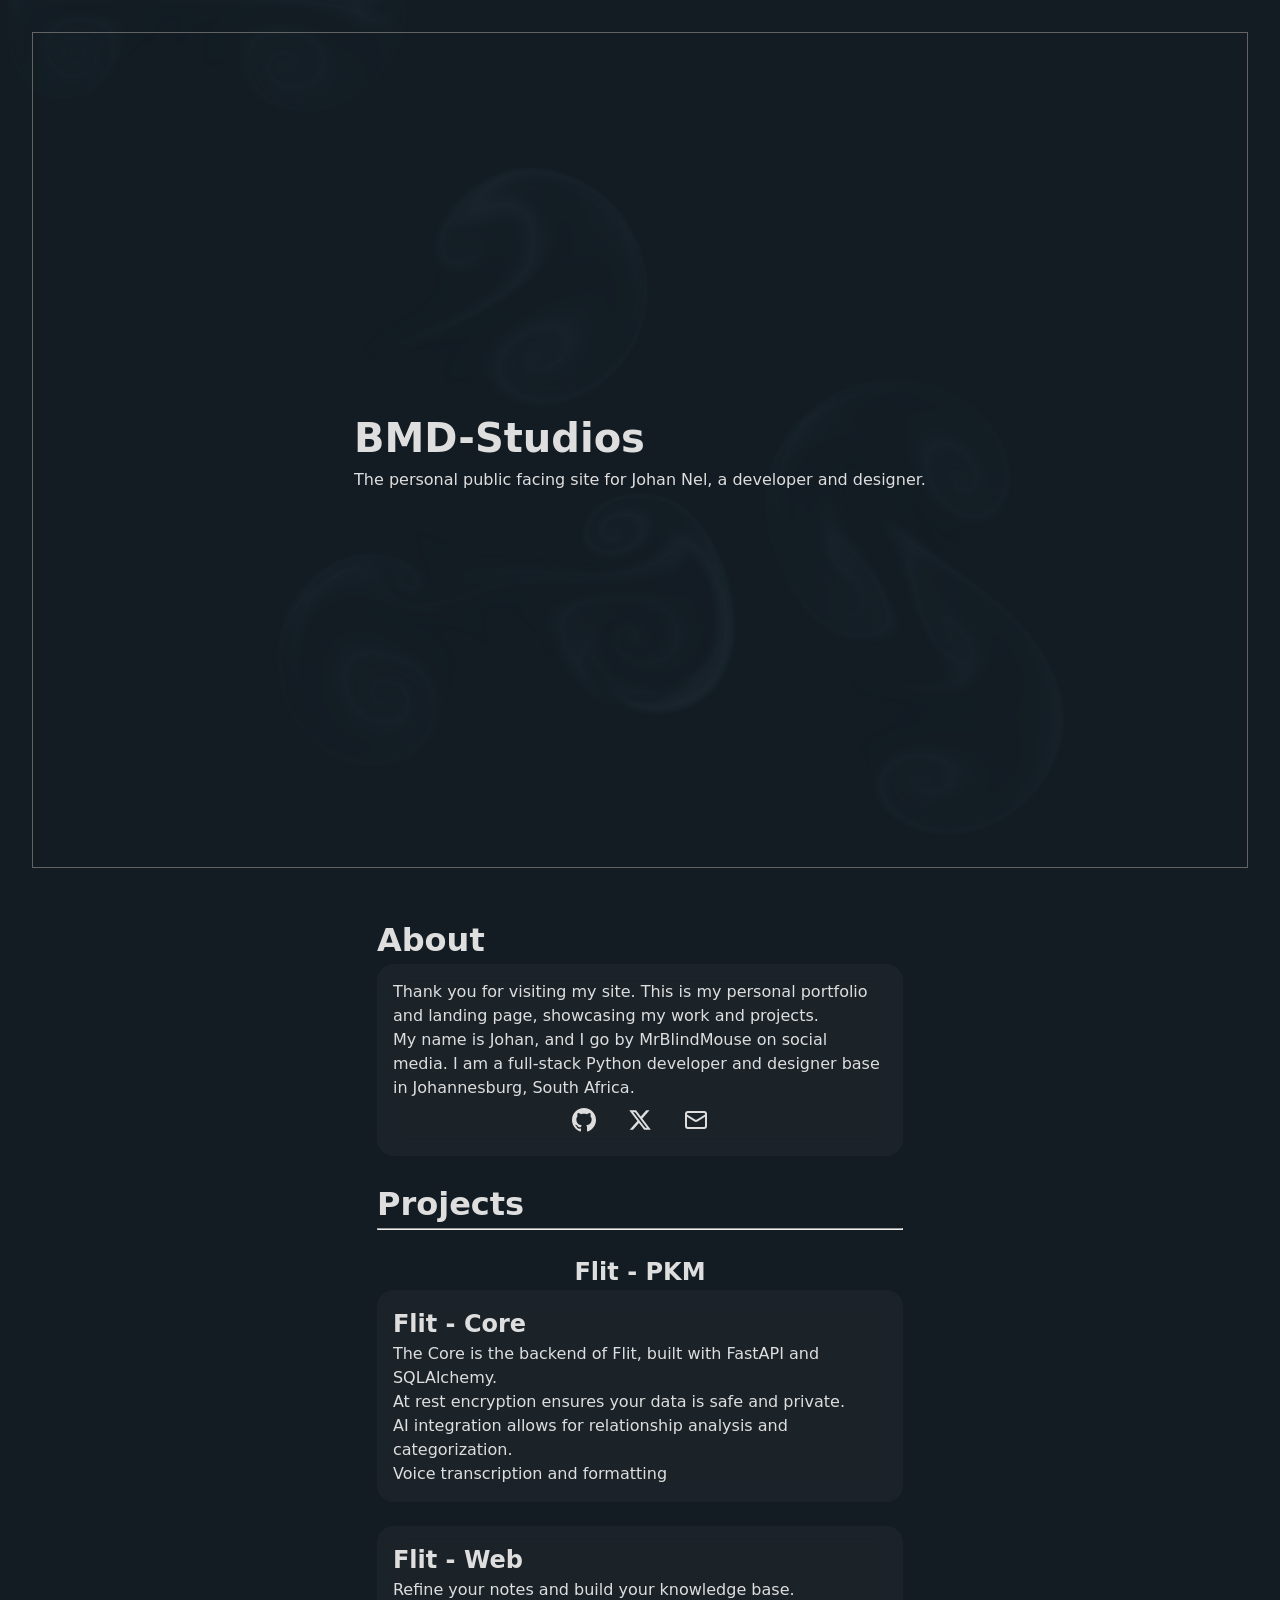
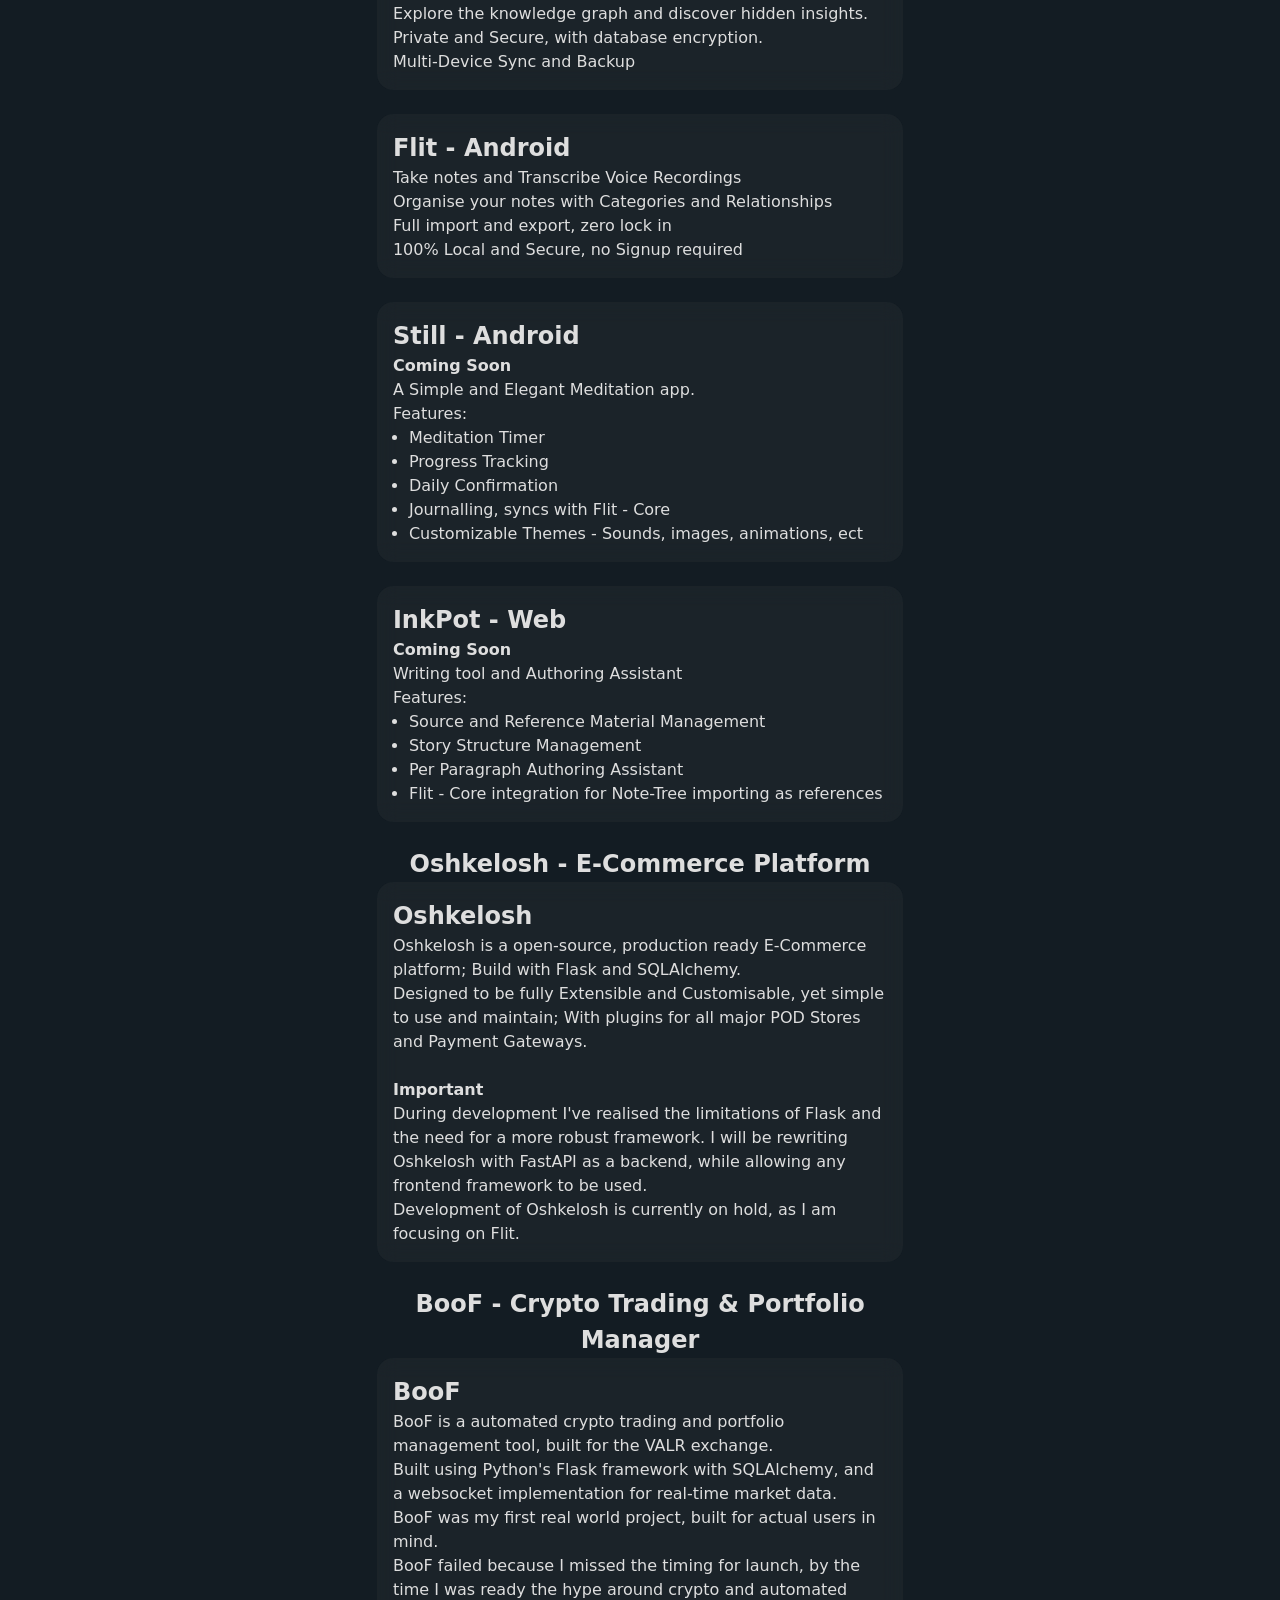
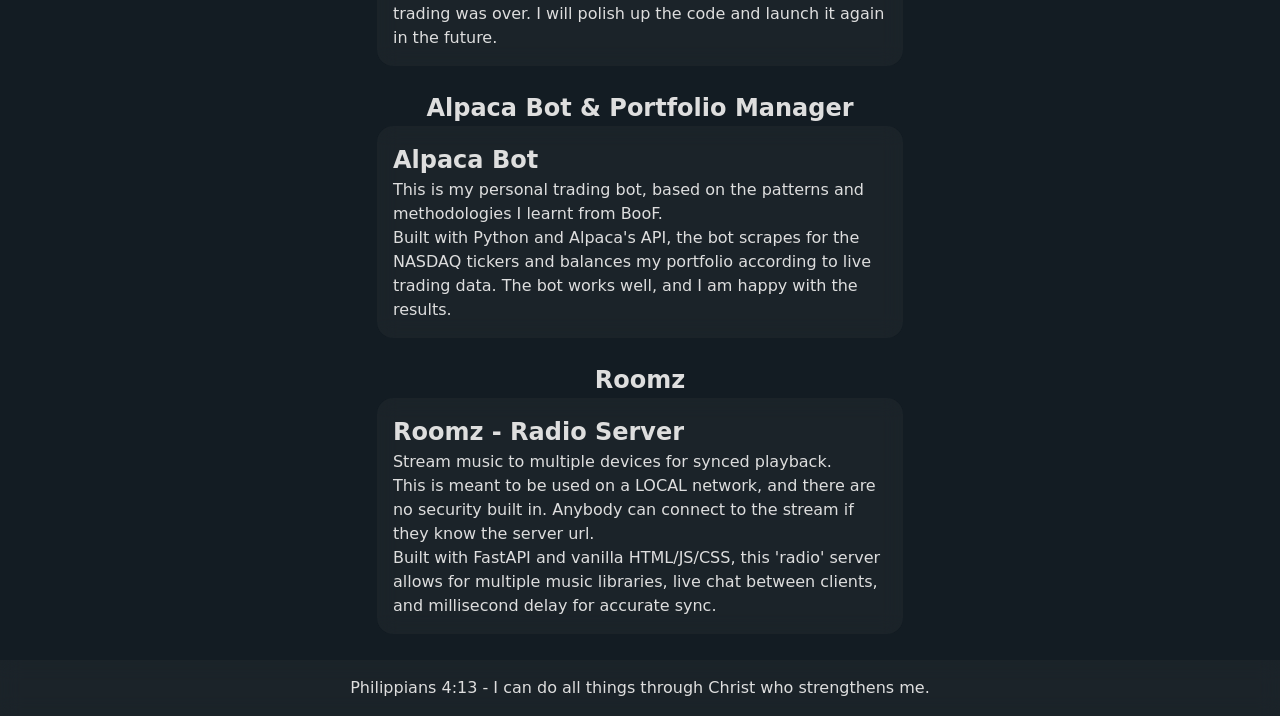
==== index.html @ 5a17fee5 "Cards Updates" ====
<!DOCTYPE html>
<html lang="en">
<head>
    <meta charset="UTF-8">
    <meta name="viewport" content="width=device-width, initial-scale=1.0">
    <title>BMD-Studios | Johan Nel – Developer & Designer</title>
    <meta name="description" content="Johan Nel – Fullstack Python Developer & Designer">
    <meta name="keywords" content="BMD-Studios, Johan Nel, developer, designer, portfolio, personal site">
    <meta name="author" content="BMD-Studios">
    <meta name="robots" content="index, follow">
    <meta name="googlebot" content="index, follow">
    <meta name="google" content="notranslate">

    <link rel="canonical" href="https://bmd-studios.co.za">

    <!-- Open Graph -->
    <meta property="og:title" content="BMD-Studios | Johan Nel – Developer & Designer">
    <meta property="og:description" content="Johan Nel – Fullstack Python Developer & Designer">
    <meta property="og:image" content="https://bmd-studios.co.za/static/images/web_icon.png">
    <meta property="og:url" content="https://bmd-studios.co.za">
    <meta property="og:type" content="website">
    <meta property="og:locale" content="en_ZA">
    <meta property="og:site_name" content="BMD-Studios">

    <!-- Twitter -->
    <meta name="twitter:card" content="summary_large_image">
    <meta name="twitter:title" content="BMD-Studios | Johan Nel – Developer & Designer">
    <meta name="twitter:description" content="Johan Nel – Fullstack Python Developer & Designer">
    <meta name="twitter:image" content="https://bmd-studios.co.za/static/images/web_icon.png">
    <meta name="twitter:url" content="https://bmd-studios.co.za">
    <meta name="twitter:site" content="@mrblindmouse">
    <meta name="twitter:creator" content="@mrblindmouse">

    <!-- Favicon -->
    <link rel="icon" type="image/png" href="static/images/web_icon.png">
    

    <link rel="stylesheet" href="static/css/_reset.css">
    <link rel="stylesheet" href="static/css/base.css">
    <link rel="stylesheet" href="static/css/layout.css">
    <link rel="stylesheet" href="static/css/colors.css">
    <link rel="stylesheet" href="static/css/fluid.css">

    <script defer src="http://analytics.bmd-studios.com/script.js" data-website-id="8697f1f8-02ea-4dbf-8157-0031a327e362"></script>
</head>
<body>
    <canvas id="fluid-canvas" aria-hidden="true"></canvas>
    <div class="header">
        <div>
            <h1>BMD-Studios</h1>
            <p>The personal public facing site for Johan Nel, a developer and designer.</p>
        </div>
    </div>
    
    <div class="main">
        <div class="side"></div>
        <div class="content">
            <h2>About</h2>
            <div class="card">
                <p>Thank you for visiting my site. This is my personal portfolio and landing page, showcasing my work and projects.</p>
                <p>My name is Johan, and I go by MrBlindMouse on social media. I am a full-stack Python developer and designer base in Johannesburg, South Africa.</p>
                <p class="icon-links">
                    <a href="https://github.com/MrBlindMouse" target="_blank" rel="noopener noreferrer" class="icon-link" aria-label="GitHub">
                        <svg xmlns="http://www.w3.org/2000/svg" width="20" height="20" viewBox="0 0 24 24" fill="currentColor" aria-hidden="true"><path d="M12 0c-6.626 0-12 5.373-12 12 0 5.302 3.438 9.8 8.207 11.387.599.111.793-.261.793-.577v-2.234c-3.338.726-4.033-1.416-4.033-1.416-.546-1.387-1.333-1.756-1.333-1.756-1.089-.745.083-.729.083-.729 1.205.084 1.839 1.237 1.839 1.237 1.07 1.834 2.807 1.304 3.492.997.107-.775.418-1.305.762-1.604-2.665-.305-5.467-1.334-5.467-5.931 0-1.311.469-2.381 1.236-3.221-.124-.303-.535-1.524.117-3.176 0 0 1.008-.322 3.301 1.23.957-.266 1.983-.399 3.003-.404 1.02.005 2.047.138 3.006.404 2.291-1.552 3.297-1.23 3.297-1.23.653 1.653.242 2.874.118 3.176.77.84 1.235 1.911 1.235 3.221 0 4.609-2.807 5.624-5.479 5.921.43.372.823 1.102.823 2.222v3.293c0 .319.192.694.801.576 4.765-1.589 8.199-6.086 8.199-11.386 0-6.627-5.373-12-12-12z"/></svg>
                    </a>
                    <a href="https://x.com/mrblindmouse" target="_blank" rel="noopener noreferrer" class="icon-link" aria-label="X (Twitter)">
                        <svg xmlns="http://www.w3.org/2000/svg" width="20" height="20" viewBox="0 0 24 24" fill="currentColor" aria-hidden="true"><path d="M18.244 2.25h3.308l-7.227 8.26 8.502 11.24H16.17l-5.214-6.817L4.99 21.75H1.68l7.73-8.835L1.254 2.25H8.08l4.713 6.231zm-1.161 17.52h1.833L7.084 4.126H5.117z"/></svg>
                    </a>
                    <a href="mailto:neljohan1206@gmail.com" class="icon-link" aria-label="Email">
                        <svg xmlns="http://www.w3.org/2000/svg" width="20" height="20" viewBox="0 0 24 24" fill="none" stroke="currentColor" stroke-width="2" stroke-linecap="round" stroke-linejoin="round" aria-hidden="true"><rect width="20" height="16" x="2" y="4" rx="2"/><path d="m22 7-8.97 5.7a1.94 1.94 0 0 1-2.06 0L2 7"/></svg>
                    </a>
                </p>
            </div>
            <br>
            <h2>Projects</h2>
            <hr>
            <br>
            <h3>Flit - PKM</h3>
            <a href="https://github.com/Flit-PKM/" target="_blank" class="card">
                <h3>Flit - Core</h3>
                <p>The Core is the backend of Flit, built with FastAPI and SQLAlchemy.</p>
                <p>At rest encryption ensures your data is safe and private.</p>
                <p>AI integration allows for relationship analysis and categorization.</p>
                <p>Voice transcription and formatting</p>
            </a>
            <br>
            <a href="https://flit-pkm.com" target="_blank" class="card">
                <h3>Flit - Web</h3>
                <p>Refine your notes and build your knowledge base.</p>
                <p>Explore the knowledge graph and discover hidden insights.</p>
                <p>Private and Secure, with database encryption.</p>
                <p>Multi-Device Sync and Backup</p>
            </a>
            <br>
            <a href="https://play.google.com/store/apps/details?id=com.bmdstudios.flit" target="_blank" class="card">
                <h3>Flit - Android</h3>
                <p>Take notes and Transcribe Voice Recordings</p>
                <p>Organise your notes with Categories and Relationships</p>
                <p>Full import and export, zero lock in</p>
                <p>100% Local and Secure, no Signup required</p>
            </a>
            <br>
            <div class="card">
                <h3>Still - Android</h3>
                <h4>Coming Soon</h4>
                <p>A Simple and Elegant Meditation app.</p>
                <p>Features:</p>
                <ul>
                    <li>Meditation Timer</li>
                    <li>Progress Tracking</li>
                    <li>Daily Confirmation</li>
                    <li>Journalling, syncs with Flit - Core</li>
                    <li>Customizable Themes - Sounds, images, animations, ect</li>
                </ul>
            </div>
            <br>
            <div class="card">
                <h3>InkPot - Web</h3>
                <h4>Coming Soon</h4>
                <p>Writing tool and Authoring Assistant</p>
                <p>Features:</p>
                <ul>
                    <li>Source and Reference Material Management</li>
                    <li>Story Structure Management</li>
                    <li>Per Paragraph Authoring Assistant</li>
                    <li>Flit - Core integration for Note-Tree importing as references</li>
                </ul>
            </div>
            <br>
            <h3>Oshkelosh - E-Commerce Platform</h3>
            <a href="https://github.com/Oshkelosh" target="_blank" class="card">
                <h3>Oshkelosh</h3>
                <p>Oshkelosh is a open-source, production ready E-Commerce platform; Build with Flask and SQLAlchemy.</p>
                <p>Designed to be fully Extensible and Customisable, yet simple to use and maintain;
                    With plugins for all major POD Stores and Payment Gateways.</p>
                <br>
                <h4>Important</h4>
                <p>During development I've realised the limitations of Flask and the need for a more robust framework.
                    I will be rewriting Oshkelosh with FastAPI as a backend, while allowing any frontend framework to be used.</p>
                <p>Development of Oshkelosh is currently on hold, as I am focusing on Flit.</p>
            </a>
            <br>
            <h3>BooF - Crypto Trading & Portfolio Manager</h3>
            <a class="card" href="https://github.com/MrBlindMouse/BooF_App.git" target="_blank">
                <h3>BooF</h3>
                <p>BooF is a automated crypto trading and portfolio management tool, built for the VALR exchange.</p>
                <p>Built using Python's Flask framework with SQLAlchemy, and a websocket implementation for real-time market data.</p>
                <p>BooF was my first real world project, built for actual users in mind.</p>
                <p>BooF failed because I missed the timing for launch, by the time I was ready the hype around crypto and automated trading was over. I will polish up the code and launch it again in the future.</p>
            </a>
            <br>
            <h3>Alpaca Bot & Portfolio Manager</h3>
            <a class="card" href="https://github.com/MrBlindMouse/Alpaca_bot" target="_blank">
                <h3>Alpaca Bot</h3>
                <p>This is my personal trading bot, based on the patterns and methodologies I learnt from BooF.</p>
                <p>Built with Python and Alpaca's API, the bot scrapes for the NASDAQ tickers and balances my portfolio according to live trading data. The bot works well, and I am happy with the results.</p>
            </a>
            <br>
            <h3>Roomz</h3>
            <a class="card" href="https://github.com/MrBlindMouse/Roomz" targer="_blank">
                <h3>Roomz - Radio Server</h3>
                <p>Stream music to multiple devices for synced playback.</p>
                <p>This is meant to be used on a LOCAL network, and there are no security built in. Anybody can connect to the stream if they know the server url.</p>
                <p>Built with FastAPI and vanilla HTML/JS/CSS, this 'radio' server allows for multiple music libraries, live chat between clients, and millisecond delay for accurate sync.</p>
            </a>
        </div>
        <div class="side"></div>
    </div>

    <div class="footer">
        <p>Philippians 4:13 - <quote>I can do all things through Christ who strengthens me.<quote/></p>
    </div>
    <script src="static/js/fluid-init.js" defer></script>
</body>
</html>
---- static/css/base.css ----
@layer base {
	html {
		background: var(--color-canvas);
		color: var(--color-ink);
		font-family: system-ui, sans-serif;
	}
	h1 { font-size: 2.5rem; font-weight: 700; }
	h2 { font-size: 2rem;   font-weight: 700; }
	h3 { font-size: 1.5rem; font-weight: 600; }
	br { height: 1rem; }
	 ul {
		margin-left: 1rem;
		list-style-type: disc;
	 }
	 ol {
		margin-left: 1rem;
		list-style-type: decimal;
	 }

}
---- static/css/layout.css ----
@layer layout {

    body {
        position: relative;
        z-index: 1;
    }

    .header {
        width: calc(100% - 4rem);
        min-height: calc(100vh - 4rem);
        margin: 2rem;
        padding: 2rem;
        box-sizing: border-box;
        display: flex;
        justify-content: center;
        align-items: center;
        border: 1px solid var(--color-mid-grey);
    }

    @media (max-width: 35rem) {
        .header {
            width: 100%;
            min-height: 100vh;
            margin: 0;
            padding: 1rem;
            border: none;
        }
    }

    .main {
        display: flex;
        margin: 1ch;
    }

    .main .content {
        flex: 3;
        min-width: min(100%, 20rem);
        padding: 1rem;
    }
    .main .content h3 {
        text-align: center;
    }
    .main .content .card {
        display: block;
        background: color-mix(in oklab, var(--color-mid-grey) 10%, transparent);
        backdrop-filter: blur(10px);
        border-radius: 1rem;
        padding: 1rem;
        transition: background 0.3s ease;
    }
    .main .content .card h3 {
        text-align: left;
    }

    .main .content a.card:hover {
        background: color-mix(in oklab, var(--color-mid-grey) 20%, transparent);
    }

    .icon-links {
            display: flex;
            align-items: center;
            justify-content: center;
            gap: 1rem;
    }

    .icon-link {
        padding: 0.5rem;
        color: var(--color-ink);
    }

    .icon-link:hover {
        color: var(--color-ink-link);
    }

    .icon-link svg {
        width: 1.5rem;
        height: 1.5rem;
    }
    
    .main .side {
        flex: 2;
    }
    
    
    .footer {
        position: relative;
        text-align: center;
        background: color-mix(in oklab, var(--color-mid-grey) 10%, transparent);
        backdrop-filter: blur(10px);
        margin: auto;
        padding: 1rem;
    }
    
}
---- static/css/colors.css ----
:root {
    --color-green: oklch(0.63 0.2 142);
    --color-red: oklch(0.63 0.2 31);
    --color-blue: oklch(0.63 0.2 240);
	--color-mid-grey: oklch(50% 0 0);

	--color-canvas: color-mix(in oklab, oklch(18% 0 0) 100%, var(--color-blue) 10%); 
	--color-ink: oklch(90% 0.001 0);
    --color-canvas-link: color-mix(in oklab, var(--color-blue) 50%, var(--color-canvas) 50%);
	--color-canvas-neutral: color-mix(in oklab, var(--color-blue) 50%, var(--color-canvas) 50%);
	--color-canvas-negative: color-mix(in oklab, var(--color-red) 50%, var(--color-canvas) 50%);
	--color-canvas-positive: color-mix(in oklab, var(--color-green) 50%, var(--color-canvas) 50%);
    --color-ink-link: color-mix(in oklab, var(--color-blue) 20%, var(--color-ink));
    --color-ink-neutral: color-mix(in oklab, var(--color-blue) 20%, var(--color-ink));
    --color-ink-negative: color-mix(in oklab, var(--color-red) 20%, var(--color-ink));
    --color-ink-positive: color-mix(in oklab, var(--color-green) 20%, var(--color-ink));

	--shadow-color: color-mix(in oklab, var(--color-ink) 15%, transparent);
	--shadow-sm: 1px 1px 3px var(--shadow-color);
	--shadow-md: 4px 4px 12px var(--shadow-color);
}

@media (prefers-color-scheme: dark) {
	:root {
		/* Dark mode not implemented */
    }
}
---- static/css/fluid.css ----
#fluid-canvas {
  position: fixed;
  top: 0;
  left: 0;
  width: 100vw;
  height: 100vh;
  z-index: -1;
  display: block;
}

/* Let pointer events pass through content to the fluid canvas */
body > *:not(canvas) {
  pointer-events: none;
}

/* Restore interactivity for links and form controls */
body a,
body button,
body input,
body select,
body textarea {
  pointer-events: auto;
}
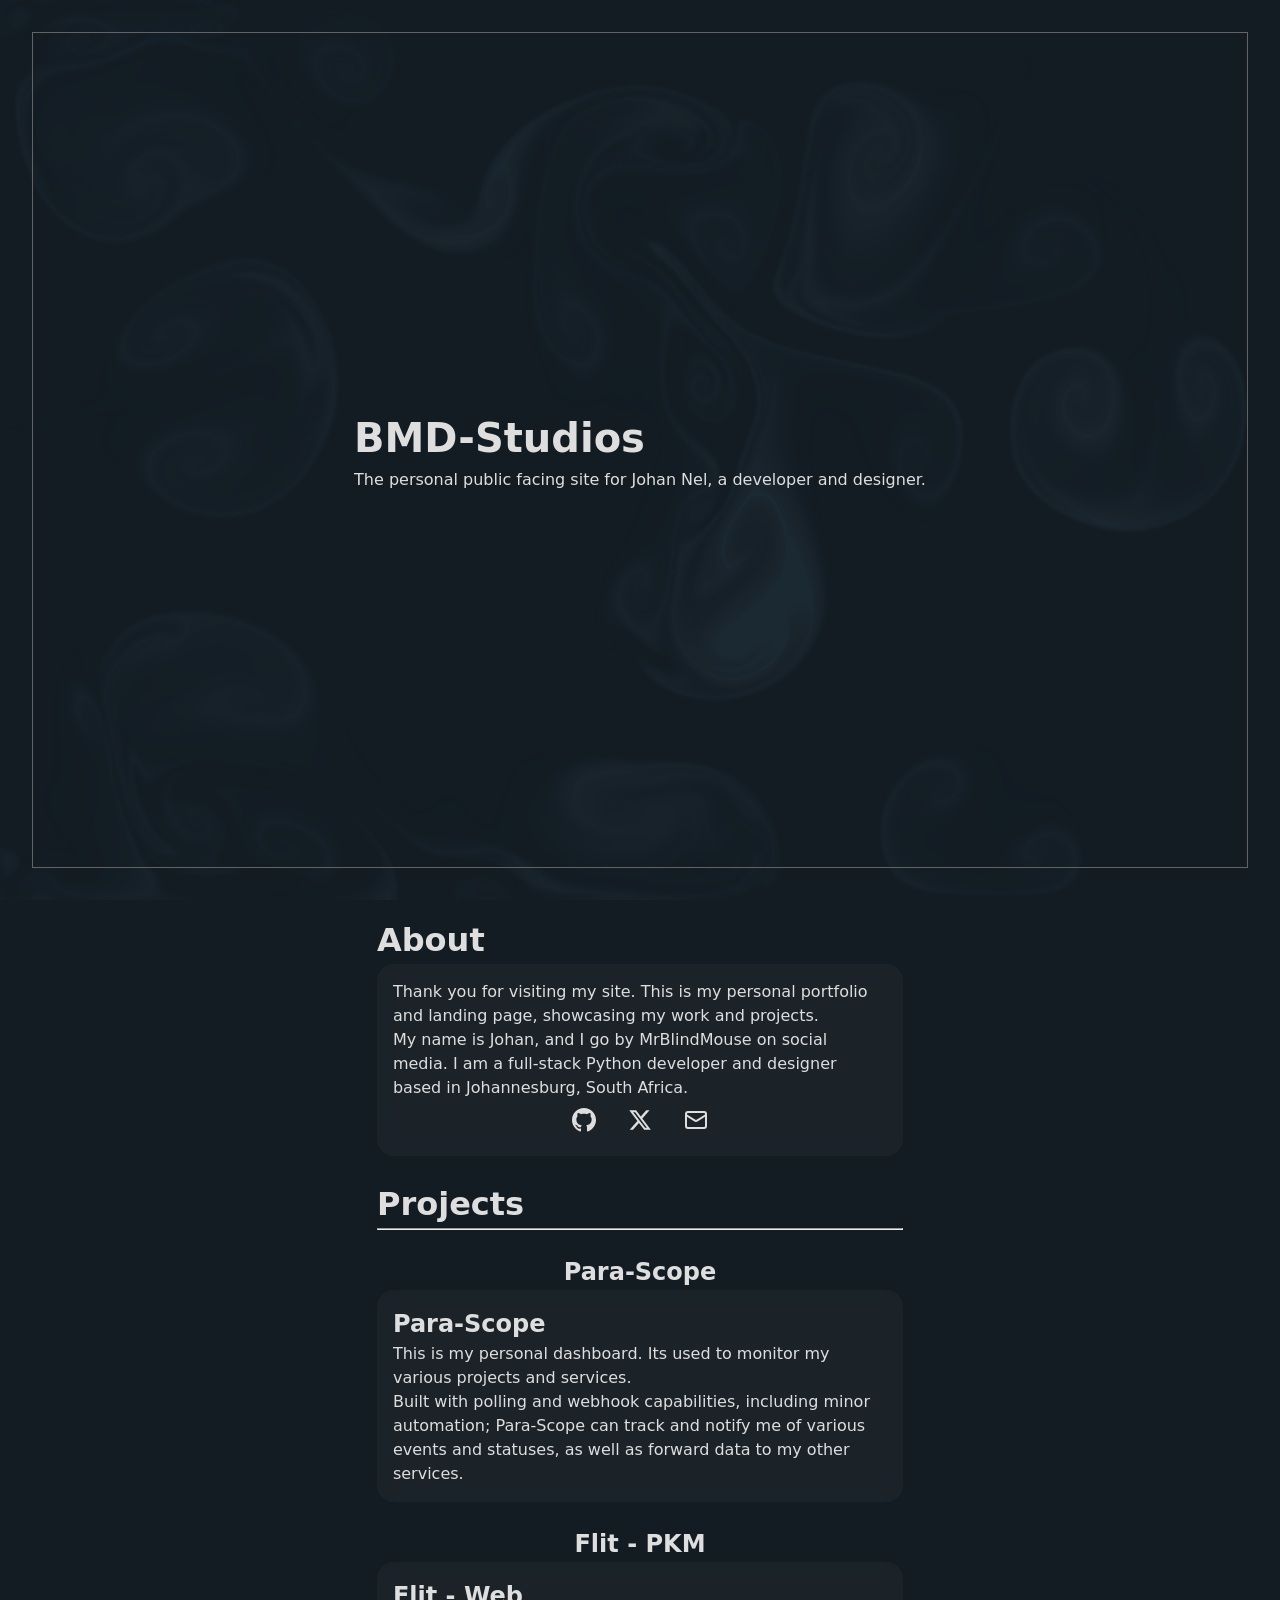
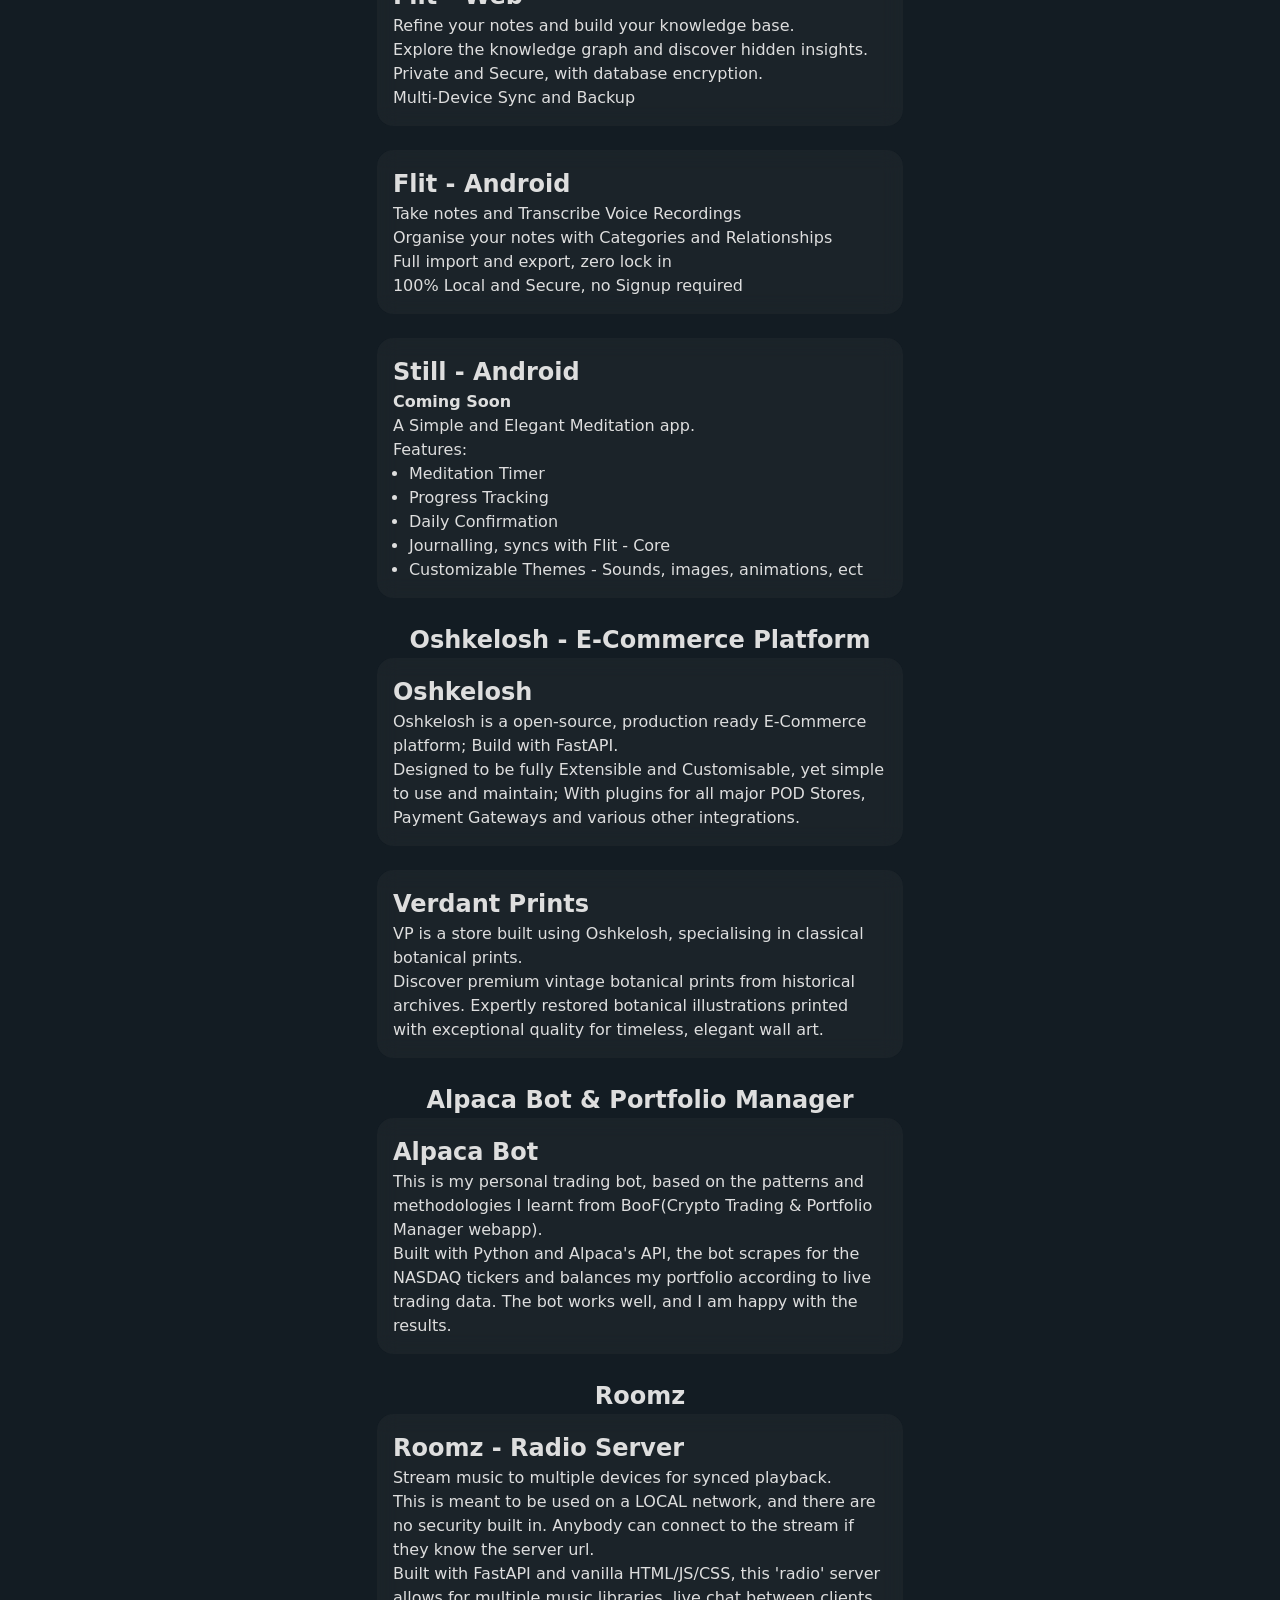
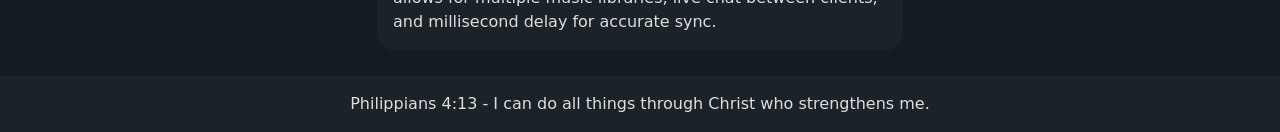
==== commit e950f431: "Minor update" ====
--- a/index.html
+++ b/index.html
@@ -4,9 +4,9 @@
     <meta charset="UTF-8">
     <meta name="viewport" content="width=device-width, initial-scale=1.0">
     <title>BMD-Studios | Johan Nel – Developer & Designer</title>
-    <meta name="description" content="Johan Nel – Fullstack Python Developer & Designer">
+    <meta name="description" content="Personal portfolio of Johan Nel (MrBlindMouse) — full-stack Python developer and designer based in Johannesburg, South Africa.">
     <meta name="keywords" content="BMD-Studios, Johan Nel, developer, designer, portfolio, personal site">
-    <meta name="author" content="BMD-Studios">
+    <meta name="author" content="Johan Nel">
     <meta name="robots" content="index, follow">
     <meta name="googlebot" content="index, follow">
     <meta name="google" content="notranslate">
@@ -15,8 +15,11 @@
 
     <!-- Open Graph -->
     <meta property="og:title" content="BMD-Studios | Johan Nel – Developer & Designer">
-    <meta property="og:description" content="Johan Nel – Fullstack Python Developer & Designer">
+    <meta property="og:description" content="Personal portfolio of Johan Nel (MrBlindMouse) — full-stack Python developer and designer based in Johannesburg, South Africa.">
     <meta property="og:image" content="https://bmd-studios.co.za/static/images/web_icon.png">
+    <meta property="og:image:width" content="649">
+    <meta property="og:image:height" content="649">
+    <meta property="og:image:alt" content="BMD-Studios logo">
     <meta property="og:url" content="https://bmd-studios.co.za">
     <meta property="og:type" content="website">
     <meta property="og:locale" content="en_ZA">
@@ -25,15 +28,50 @@
     <!-- Twitter -->
     <meta name="twitter:card" content="summary_large_image">
     <meta name="twitter:title" content="BMD-Studios | Johan Nel – Developer & Designer">
-    <meta name="twitter:description" content="Johan Nel – Fullstack Python Developer & Designer">
+    <meta name="twitter:description" content="Personal portfolio of Johan Nel (MrBlindMouse) — full-stack Python developer and designer based in Johannesburg, South Africa.">
     <meta name="twitter:image" content="https://bmd-studios.co.za/static/images/web_icon.png">
+    <meta name="twitter:image:alt" content="BMD-Studios logo">
     <meta name="twitter:url" content="https://bmd-studios.co.za">
     <meta name="twitter:site" content="@mrblindmouse">
     <meta name="twitter:creator" content="@mrblindmouse">
 
     <!-- Favicon -->
     <link rel="icon" type="image/png" href="static/images/web_icon.png">
-    
+
+    <script type="application/ld+json">
+    {
+      "@context": "https://schema.org",
+      "@graph": [
+        {
+          "@type": "WebSite",
+          "@id": "https://bmd-studios.co.za/#website",
+          "url": "https://bmd-studios.co.za",
+          "name": "BMD-Studios",
+          "description": "Personal portfolio of Johan Nel (MrBlindMouse) — full-stack Python developer and designer based in Johannesburg, South Africa.",
+          "inLanguage": "en-ZA",
+          "publisher": { "@id": "https://bmd-studios.co.za/#person" }
+        },
+        {
+          "@type": "Person",
+          "@id": "https://bmd-studios.co.za/#person",
+          "name": "Johan Nel",
+          "alternateName": "MrBlindMouse",
+          "url": "https://bmd-studios.co.za",
+          "jobTitle": "Full-stack Python Developer & Designer",
+          "address": {
+            "@type": "PostalAddress",
+            "addressLocality": "Johannesburg",
+            "addressCountry": "ZA"
+          },
+          "sameAs": [
+            "https://github.com/MrBlindMouse",
+            "https://x.com/mrblindmouse"
+          ],
+          "email": "mailto:neljohan1206@gmail.com"
+        }
+      ]
+    }
+    </script>
 
     <link rel="stylesheet" href="static/css/_reset.css">
     <link rel="stylesheet" href="static/css/base.css">
@@ -58,7 +96,7 @@
             <h2>About</h2>
             <div class="card">
                 <p>Thank you for visiting my site. This is my personal portfolio and landing page, showcasing my work and projects.</p>
-                <p>My name is Johan, and I go by MrBlindMouse on social media. I am a full-stack Python developer and designer base in Johannesburg, South Africa.</p>
+                <p>My name is Johan, and I go by MrBlindMouse on social media. I am a full-stack Python developer and designer based in Johannesburg, South Africa.</p>
                 <p class="icon-links">
                     <a href="https://github.com/MrBlindMouse" target="_blank" rel="noopener noreferrer" class="icon-link" aria-label="GitHub">
                         <svg xmlns="http://www.w3.org/2000/svg" width="20" height="20" viewBox="0 0 24 24" fill="currentColor" aria-hidden="true"><path d="M12 0c-6.626 0-12 5.373-12 12 0 5.302 3.438 9.8 8.207 11.387.599.111.793-.261.793-.577v-2.234c-3.338.726-4.033-1.416-4.033-1.416-.546-1.387-1.333-1.756-1.333-1.756-1.089-.745.083-.729.083-.729 1.205.084 1.839 1.237 1.839 1.237 1.07 1.834 2.807 1.304 3.492.997.107-.775.418-1.305.762-1.604-2.665-.305-5.467-1.334-5.467-5.931 0-1.311.469-2.381 1.236-3.221-.124-.303-.535-1.524.117-3.176 0 0 1.008-.322 3.301 1.23.957-.266 1.983-.399 3.003-.404 1.02.005 2.047.138 3.006.404 2.291-1.552 3.297-1.23 3.297-1.23.653 1.653.242 2.874.118 3.176.77.84 1.235 1.911 1.235 3.221 0 4.609-2.807 5.624-5.479 5.921.43.372.823 1.102.823 2.222v3.293c0 .319.192.694.801.576 4.765-1.589 8.199-6.086 8.199-11.386 0-6.627-5.373-12-12-12z"/></svg>
@@ -75,15 +113,14 @@
             <h2>Projects</h2>
             <hr>
             <br>
-            <h3>Flit - PKM</h3>
-            <a href="https://github.com/Flit-PKM/" target="_blank" class="card">
-                <h3>Flit - Core</h3>
-                <p>The Core is the backend of Flit, built with FastAPI and SQLAlchemy.</p>
-                <p>At rest encryption ensures your data is safe and private.</p>
-                <p>AI integration allows for relationship analysis and categorization.</p>
-                <p>Voice transcription and formatting</p>
+            <h3>Para-Scope</h3>
+            <a href="https://github.com/MrBlindMouse/para_scope" target="_blank" class="card">
+                <h3>Para-Scope</h3>
+                <p>This is my personal dashboard. Its used to monitor my various projects and services.</p>
+                <p>Built with polling and webhook capabilities, including minor automation; Para-Scope can track and notify me of various events and statuses, as well as forward data to my other services.</p>
             </a>
             <br>
+            <h3>Flit - PKM</h3>
             <a href="https://flit-pkm.com" target="_blank" class="card">
                 <h3>Flit - Web</h3>
                 <p>Refine your notes and build your knowledge base.</p>
@@ -114,50 +151,29 @@
                 </ul>
             </div>
             <br>
-            <div class="card">
-                <h3>InkPot - Web</h3>
-                <h4>Coming Soon</h4>
-                <p>Writing tool and Authoring Assistant</p>
-                <p>Features:</p>
-                <ul>
-                    <li>Source and Reference Material Management</li>
-                    <li>Story Structure Management</li>
-                    <li>Per Paragraph Authoring Assistant</li>
-                    <li>Flit - Core integration for Note-Tree importing as references</li>
-                </ul>
-            </div>
-            <br>
             <h3>Oshkelosh - E-Commerce Platform</h3>
             <a href="https://github.com/Oshkelosh" target="_blank" class="card">
                 <h3>Oshkelosh</h3>
-                <p>Oshkelosh is a open-source, production ready E-Commerce platform; Build with Flask and SQLAlchemy.</p>
+                <p>Oshkelosh is a open-source, production ready E-Commerce platform; Build with FastAPI.</p>
                 <p>Designed to be fully Extensible and Customisable, yet simple to use and maintain;
-                    With plugins for all major POD Stores and Payment Gateways.</p>
-                <br>
-                <h4>Important</h4>
-                <p>During development I've realised the limitations of Flask and the need for a more robust framework.
-                    I will be rewriting Oshkelosh with FastAPI as a backend, while allowing any frontend framework to be used.</p>
-                <p>Development of Oshkelosh is currently on hold, as I am focusing on Flit.</p>
+                    With plugins for all major POD Stores, Payment Gateways and various other integrations.</p>
             </a>
             <br>
-            <h3>BooF - Crypto Trading & Portfolio Manager</h3>
-            <a class="card" href="https://github.com/MrBlindMouse/BooF_App.git" target="_blank">
-                <h3>BooF</h3>
-                <p>BooF is a automated crypto trading and portfolio management tool, built for the VALR exchange.</p>
-                <p>Built using Python's Flask framework with SQLAlchemy, and a websocket implementation for real-time market data.</p>
-                <p>BooF was my first real world project, built for actual users in mind.</p>
-                <p>BooF failed because I missed the timing for launch, by the time I was ready the hype around crypto and automated trading was over. I will polish up the code and launch it again in the future.</p>
+            <a href="https://verdant-prints.com" target="_blank" class="card">
+                <h3>Verdant Prints</h3>
+                <p>VP is a store built using Oshkelosh, specialising in classical botanical prints.</p>
+                <p>Discover premium vintage botanical prints from historical archives. Expertly restored botanical illustrations printed with exceptional quality for timeless, elegant wall art.</p>
             </a>
             <br>
             <h3>Alpaca Bot & Portfolio Manager</h3>
             <a class="card" href="https://github.com/MrBlindMouse/Alpaca_bot" target="_blank">
                 <h3>Alpaca Bot</h3>
-                <p>This is my personal trading bot, based on the patterns and methodologies I learnt from BooF.</p>
+                <p>This is my personal trading bot, based on the patterns and methodologies I learnt from BooF(Crypto Trading & Portfolio Manager webapp).</p>
                 <p>Built with Python and Alpaca's API, the bot scrapes for the NASDAQ tickers and balances my portfolio according to live trading data. The bot works well, and I am happy with the results.</p>
             </a>
             <br>
             <h3>Roomz</h3>
-            <a class="card" href="https://github.com/MrBlindMouse/Roomz" targer="_blank">
+            <a class="card" href="https://github.com/MrBlindMouse/Roomz" target="_blank">
                 <h3>Roomz - Radio Server</h3>
                 <p>Stream music to multiple devices for synced playback.</p>
                 <p>This is meant to be used on a LOCAL network, and there are no security built in. Anybody can connect to the stream if they know the server url.</p>
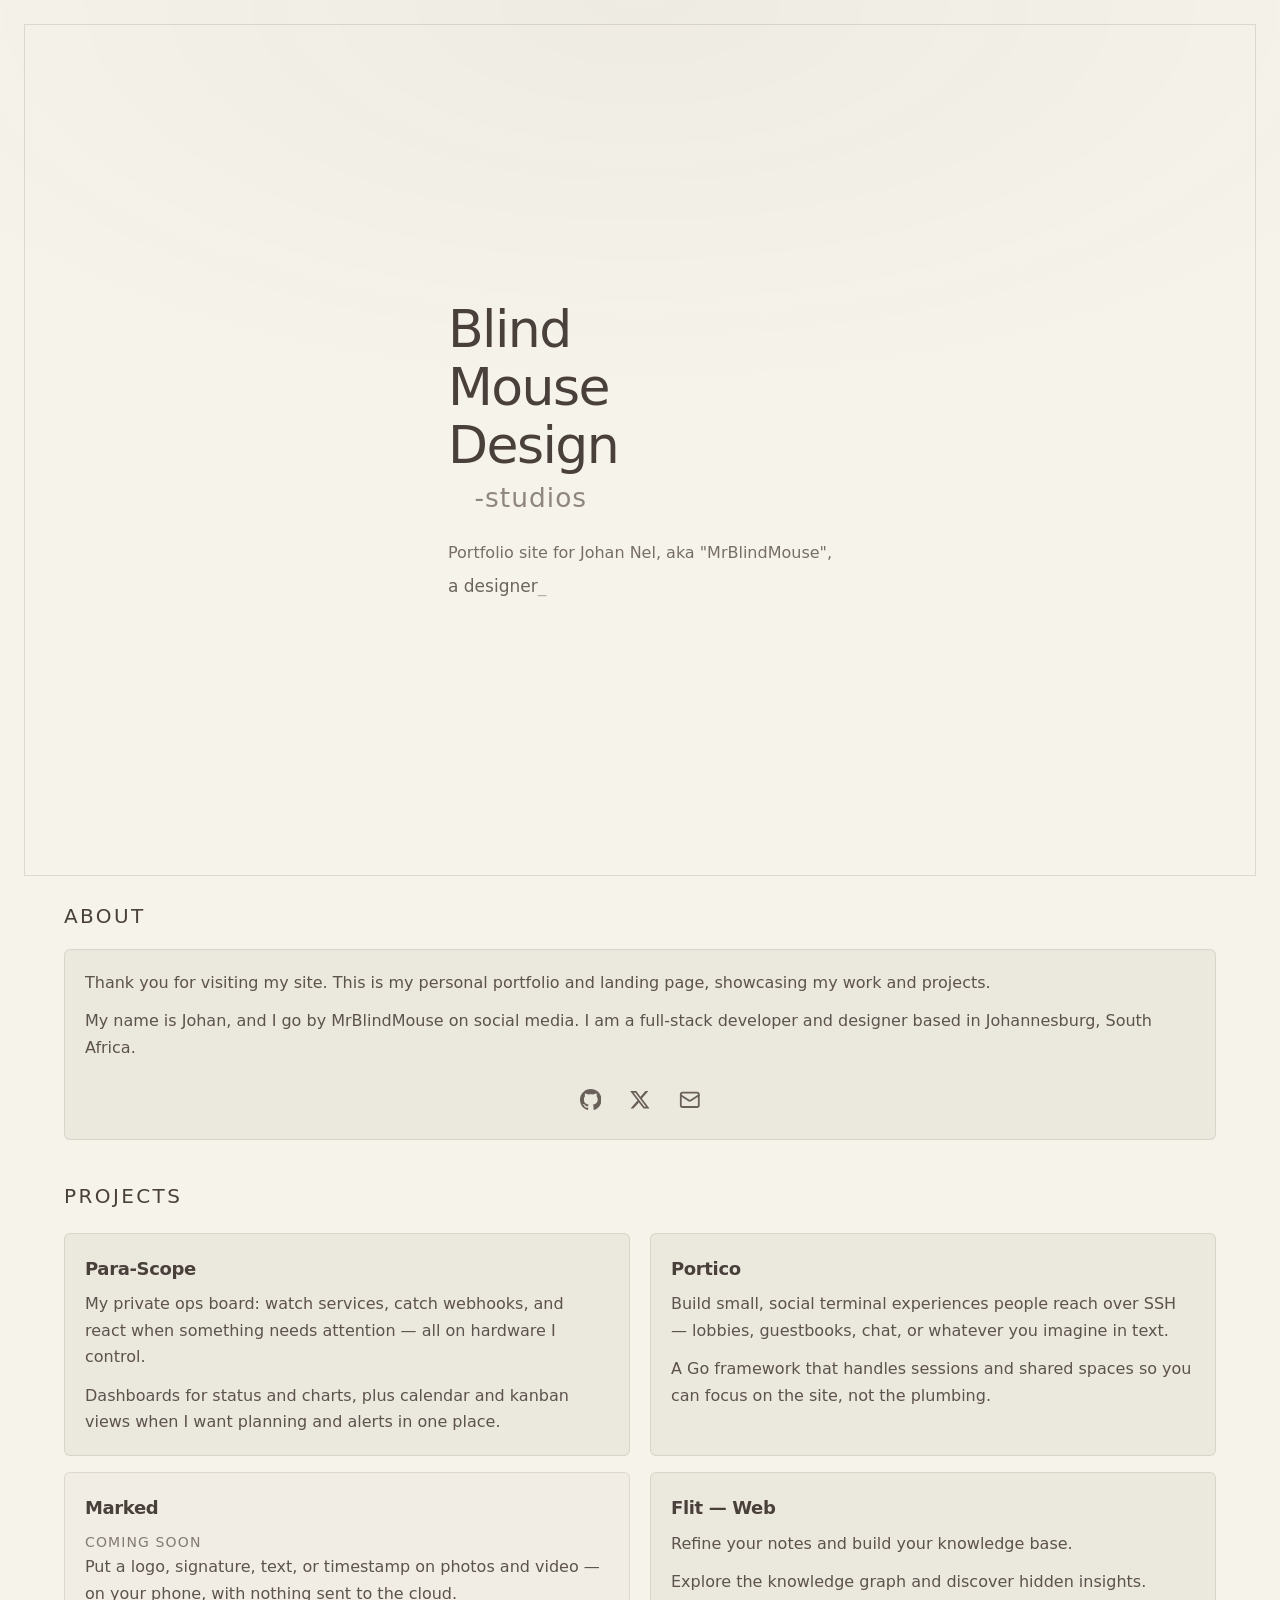
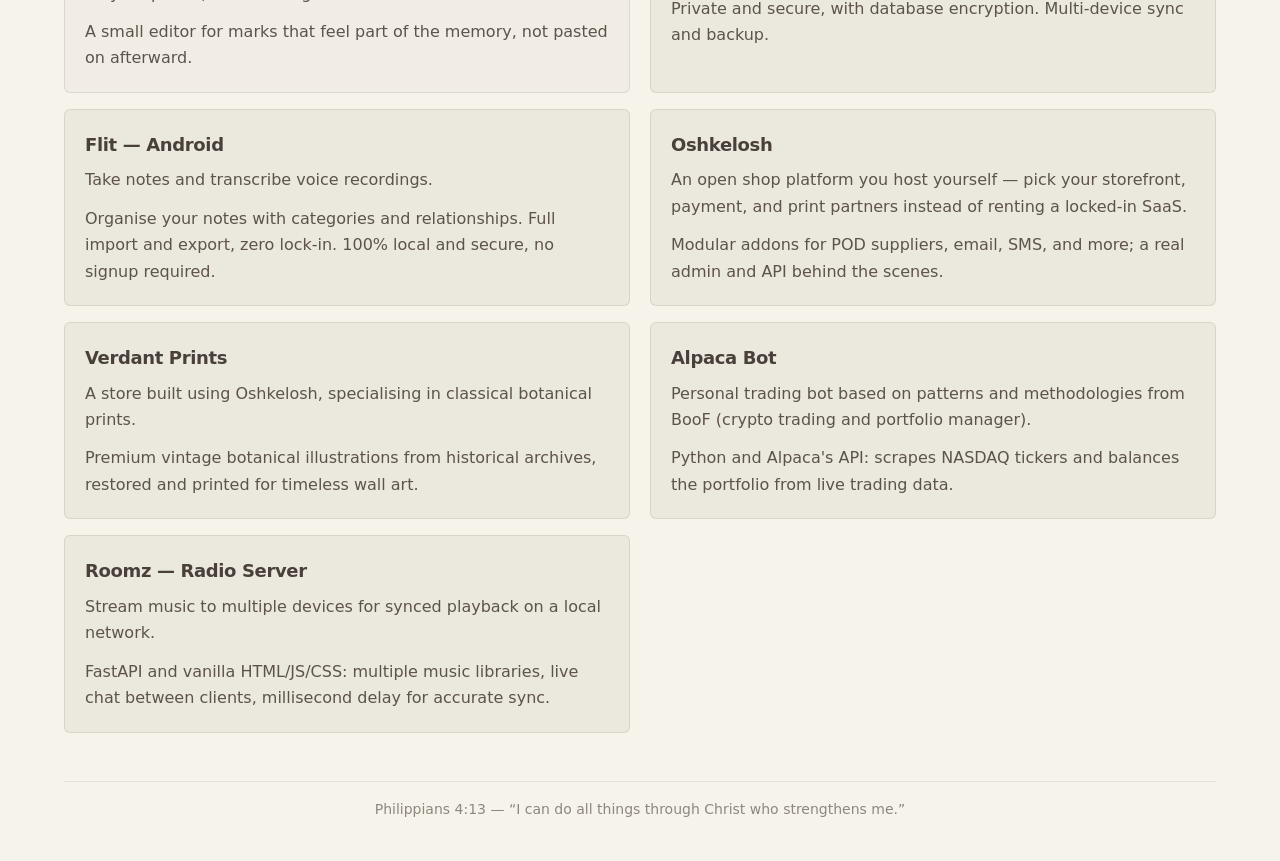
==== commit 833487d9: "Redesign portfolio with e-ink theme and product landing pages. Add para-scope, Portico, Marked, and " ====
--- a/index.html
+++ b/index.html
@@ -11,16 +11,16 @@
     <meta name="googlebot" content="index, follow">
     <meta name="google" content="notranslate">
 
-    <link rel="canonical" href="https://bmd-studios.co.za">
+    <link rel="canonical" href="https://bmd-studios.com">
 
     <!-- Open Graph -->
     <meta property="og:title" content="BMD-Studios | Johan Nel – Developer & Designer">
     <meta property="og:description" content="Personal portfolio of Johan Nel (MrBlindMouse) — full-stack Python developer and designer based in Johannesburg, South Africa.">
-    <meta property="og:image" content="https://bmd-studios.co.za/static/images/web_icon.png">
+    <meta property="og:image" content="https://bmd-studios.com/static/images/web_icon.png">
     <meta property="og:image:width" content="649">
     <meta property="og:image:height" content="649">
     <meta property="og:image:alt" content="BMD-Studios logo">
-    <meta property="og:url" content="https://bmd-studios.co.za">
+    <meta property="og:url" content="https://bmd-studios.com">
     <meta property="og:type" content="website">
     <meta property="og:locale" content="en_ZA">
     <meta property="og:site_name" content="BMD-Studios">
@@ -29,13 +29,12 @@
     <meta name="twitter:card" content="summary_large_image">
     <meta name="twitter:title" content="BMD-Studios | Johan Nel – Developer & Designer">
     <meta name="twitter:description" content="Personal portfolio of Johan Nel (MrBlindMouse) — full-stack Python developer and designer based in Johannesburg, South Africa.">
-    <meta name="twitter:image" content="https://bmd-studios.co.za/static/images/web_icon.png">
+    <meta name="twitter:image" content="https://bmd-studios.com/static/images/web_icon.png">
     <meta name="twitter:image:alt" content="BMD-Studios logo">
-    <meta name="twitter:url" content="https://bmd-studios.co.za">
+    <meta name="twitter:url" content="https://bmd-studios.com">
     <meta name="twitter:site" content="@mrblindmouse">
     <meta name="twitter:creator" content="@mrblindmouse">
 
-    <!-- Favicon -->
     <link rel="icon" type="image/png" href="static/images/web_icon.png">
 
     <script type="application/ld+json">
@@ -44,19 +43,19 @@
       "@graph": [
         {
           "@type": "WebSite",
-          "@id": "https://bmd-studios.co.za/#website",
-          "url": "https://bmd-studios.co.za",
+          "@id": "https://bmd-studios.com/#website",
+          "url": "https://bmd-studios.com",
           "name": "BMD-Studios",
           "description": "Personal portfolio of Johan Nel (MrBlindMouse) — full-stack Python developer and designer based in Johannesburg, South Africa.",
           "inLanguage": "en-ZA",
-          "publisher": { "@id": "https://bmd-studios.co.za/#person" }
+          "publisher": { "@id": "https://bmd-studios.com/#person" }
         },
         {
           "@type": "Person",
-          "@id": "https://bmd-studios.co.za/#person",
+          "@id": "https://bmd-studios.com/#person",
           "name": "Johan Nel",
           "alternateName": "MrBlindMouse",
-          "url": "https://bmd-studios.co.za",
+          "url": "https://bmd-studios.com",
           "jobTitle": "Full-stack Python Developer & Designer",
           "address": {
             "@type": "PostalAddress",
@@ -67,125 +66,152 @@
             "https://github.com/MrBlindMouse",
             "https://x.com/mrblindmouse"
           ],
-          "email": "mailto:neljohan1206@gmail.com"
+          "email": "neljohan1206@gmail.com"
+        },
+        {
+          "@type": "ItemList",
+          "@id": "https://bmd-studios.com/#projects",
+          "name": "Projects",
+          "itemListElement": [
+            {
+              "@type": "ListItem",
+              "position": 1,
+              "name": "para-scope",
+              "url": "https://bmd-studios.com/para-scope/"
+            },
+            {
+              "@type": "ListItem",
+              "position": 2,
+              "name": "Portico",
+              "url": "https://bmd-studios.com/portico/"
+            },
+            {
+              "@type": "ListItem",
+              "position": 3,
+              "name": "Marked",
+              "url": "https://bmd-studios.com/marked/"
+            },
+            {
+              "@type": "ListItem",
+              "position": 4,
+              "name": "Oshkelosh",
+              "url": "https://bmd-studios.com/oshkelosh/"
+            }
+          ]
         }
       ]
     }
     </script>
 
     <link rel="stylesheet" href="static/css/_reset.css">
+    <link rel="stylesheet" href="static/css/colors.css">
     <link rel="stylesheet" href="static/css/base.css">
+    <link rel="stylesheet" href="static/css/project-card.css">
     <link rel="stylesheet" href="static/css/layout.css">
-    <link rel="stylesheet" href="static/css/colors.css">
-    <link rel="stylesheet" href="static/css/fluid.css">
-
-    <script defer src="http://analytics.bmd-studios.com/script.js" data-website-id="8697f1f8-02ea-4dbf-8157-0031a327e362"></script>
+
+    <script defer src="https://analytics.bmd-studios.com/script.js" data-website-id="8697f1f8-02ea-4dbf-8157-0031a327e362"></script>
 </head>
 <body>
-    <canvas id="fluid-canvas" aria-hidden="true"></canvas>
-    <div class="header">
-        <div>
-            <h1>BMD-Studios</h1>
-            <p>The personal public facing site for Johan Nel, a developer and designer.</p>
+    <a class="skip-link" href="#main">Skip to content</a>
+    <header class="hero">
+        <div class="hero__inner">
+            <h1 class="hero__brand">
+                <span class="hero__brand-line">Blind</span>
+                <span class="hero__brand-line">Mouse</span>
+                <span class="hero__brand-line">Design</span>
+                <span class="hero__brand-line hero__brand-suffix">-studios</span>
+            </h1>
+            <p class="hero__tagline">Portfolio site for Johan Nel, aka "MrBlindMouse",</p>
+            <p class="hero__role" data-role-rotate aria-label="a designer, a developer, a dreamer, a tinkerer, an entrepreneur, an enthusiast, an explorer, a romantic, a dog dad, a husband, a friend, a driver, a foody, a coffee snob, a beer connoisseur, a music lover, a bookworm, a traveler, a nature lover, a tech geek, a problem solver, a creative thinker, a perfectionist, a life-long learner, a ADHD sufferer">
+                <span class="hero__role-line" data-role-line>a designer</span>
+            </p>
         </div>
-    </div>
-    
-    <div class="main">
-        <div class="side"></div>
-        <div class="content">
-            <h2>About</h2>
-            <div class="card">
+    </header>
+
+    <main id="main" class="page">
+        <section class="page__section" aria-labelledby="about-heading">
+            <h2 id="about-heading">About</h2>
+            <article class="project-card about-card">
                 <p>Thank you for visiting my site. This is my personal portfolio and landing page, showcasing my work and projects.</p>
-                <p>My name is Johan, and I go by MrBlindMouse on social media. I am a full-stack Python developer and designer based in Johannesburg, South Africa.</p>
+                <p>My name is Johan, and I go by MrBlindMouse on social media. I am a full-stack developer and designer based in Johannesburg, South Africa.</p>
                 <p class="icon-links">
-                    <a href="https://github.com/MrBlindMouse" target="_blank" rel="noopener noreferrer" class="icon-link" aria-label="GitHub">
+                    <a href="https://github.com/MrBlindMouse" target="_blank" rel="me noopener noreferrer" class="icon-link" aria-label="GitHub">
                         <svg xmlns="http://www.w3.org/2000/svg" width="20" height="20" viewBox="0 0 24 24" fill="currentColor" aria-hidden="true"><path d="M12 0c-6.626 0-12 5.373-12 12 0 5.302 3.438 9.8 8.207 11.387.599.111.793-.261.793-.577v-2.234c-3.338.726-4.033-1.416-4.033-1.416-.546-1.387-1.333-1.756-1.333-1.756-1.089-.745.083-.729.083-.729 1.205.084 1.839 1.237 1.839 1.237 1.07 1.834 2.807 1.304 3.492.997.107-.775.418-1.305.762-1.604-2.665-.305-5.467-1.334-5.467-5.931 0-1.311.469-2.381 1.236-3.221-.124-.303-.535-1.524.117-3.176 0 0 1.008-.322 3.301 1.23.957-.266 1.983-.399 3.003-.404 1.02.005 2.047.138 3.006.404 2.291-1.552 3.297-1.23 3.297-1.23.653 1.653.242 2.874.118 3.176.77.84 1.235 1.911 1.235 3.221 0 4.609-2.807 5.624-5.479 5.921.43.372.823 1.102.823 2.222v3.293c0 .319.192.694.801.576 4.765-1.589 8.199-6.086 8.199-11.386 0-6.627-5.373-12-12-12z"/></svg>
                     </a>
-                    <a href="https://x.com/mrblindmouse" target="_blank" rel="noopener noreferrer" class="icon-link" aria-label="X (Twitter)">
+                    <a href="https://x.com/mrblindmouse" target="_blank" rel="me noopener noreferrer" class="icon-link" aria-label="X (Twitter)">
                         <svg xmlns="http://www.w3.org/2000/svg" width="20" height="20" viewBox="0 0 24 24" fill="currentColor" aria-hidden="true"><path d="M18.244 2.25h3.308l-7.227 8.26 8.502 11.24H16.17l-5.214-6.817L4.99 21.75H1.68l7.73-8.835L1.254 2.25H8.08l4.713 6.231zm-1.161 17.52h1.833L7.084 4.126H5.117z"/></svg>
                     </a>
                     <a href="mailto:neljohan1206@gmail.com" class="icon-link" aria-label="Email">
                         <svg xmlns="http://www.w3.org/2000/svg" width="20" height="20" viewBox="0 0 24 24" fill="none" stroke="currentColor" stroke-width="2" stroke-linecap="round" stroke-linejoin="round" aria-hidden="true"><rect width="20" height="16" x="2" y="4" rx="2"/><path d="m22 7-8.97 5.7a1.94 1.94 0 0 1-2.06 0L2 7"/></svg>
                     </a>
                 </p>
+            </article>
+        </section>
+
+        <section class="page__section" aria-labelledby="projects-heading">
+            <h2 id="projects-heading">Projects</h2>
+            <div class="project-grid">
+                <a href="/para-scope/" class="project-card">
+                    <h3>Para-Scope</h3>
+                    <p>My private ops board: watch services, catch webhooks, and react when something needs attention — all on hardware I control.</p>
+                    <p>Dashboards for status and charts, plus calendar and kanban views when I want planning and alerts in one place.</p>
+                </a>
+
+                <a href="/portico/" class="project-card">
+                    <h3>Portico</h3>
+                    <p>Build small, social terminal experiences people reach over SSH — lobbies, guestbooks, chat, or whatever you imagine in text.</p>
+                    <p>A Go framework that handles sessions and shared spaces so you can focus on the site, not the plumbing.</p>
+                </a>
+
+                <a href="/marked/" class="project-card project-card--muted">
+                    <h3>Marked</h3>
+                    <h4>Coming soon</h4>
+                    <p>Put a logo, signature, text, or timestamp on photos and video — on your phone, with nothing sent to the cloud.</p>
+                    <p>A small editor for marks that feel part of the memory, not pasted on afterward.</p>
+                </a>
+
+                <a href="https://flit-pkm.com" target="_blank" rel="noopener noreferrer" class="project-card">
+                    <h3>Flit — Web</h3>
+                    <p>Refine your notes and build your knowledge base.</p>
+                    <p>Explore the knowledge graph and discover hidden insights. Private and secure, with database encryption. Multi-device sync and backup.</p>
+                </a>
+
+                <a href="https://play.google.com/store/apps/details?id=com.bmdstudios.flit" target="_blank" rel="noopener noreferrer" class="project-card">
+                    <h3>Flit — Android</h3>
+                    <p>Take notes and transcribe voice recordings.</p>
+                    <p>Organise your notes with categories and relationships. Full import and export, zero lock-in. 100% local and secure, no signup required.</p>
+                </a>
+
+                <a href="/oshkelosh/" class="project-card">
+                    <h3>Oshkelosh</h3>
+                    <p>An open shop platform you host yourself — pick your storefront, payment, and print partners instead of renting a locked-in SaaS.</p>
+                    <p>Modular addons for POD suppliers, email, SMS, and more; a real admin and API behind the scenes.</p>
+                </a>
+
+                <a href="https://verdant-prints.com" target="_blank" rel="noopener noreferrer" class="project-card">
+                    <h3>Verdant Prints</h3>
+                    <p>A store built using Oshkelosh, specialising in classical botanical prints.</p>
+                    <p>Premium vintage botanical illustrations from historical archives, restored and printed for timeless wall art.</p>
+                </a>
+
+                <a href="https://github.com/MrBlindMouse/Alpaca_bot" target="_blank" rel="noopener noreferrer" class="project-card">
+                    <h3>Alpaca Bot</h3>
+                    <p>Personal trading bot based on patterns and methodologies from BooF (crypto trading and portfolio manager).</p>
+                    <p>Python and Alpaca&apos;s API: scrapes NASDAQ tickers and balances the portfolio from live trading data.</p>
+                </a>
+
+                <a href="https://github.com/MrBlindMouse/Roomz" target="_blank" rel="noopener noreferrer" class="project-card">
+                    <h3>Roomz — Radio Server</h3>
+                    <p>Stream music to multiple devices for synced playback on a local network.</p>
+                    <p>FastAPI and vanilla HTML/JS/CSS: multiple music libraries, live chat between clients, millisecond delay for accurate sync.</p>
+                </a>
             </div>
-            <br>
-            <h2>Projects</h2>
-            <hr>
-            <br>
-            <h3>Para-Scope</h3>
-            <a href="https://github.com/MrBlindMouse/para_scope" target="_blank" class="card">
-                <h3>Para-Scope</h3>
-                <p>This is my personal dashboard. Its used to monitor my various projects and services.</p>
-                <p>Built with polling and webhook capabilities, including minor automation; Para-Scope can track and notify me of various events and statuses, as well as forward data to my other services.</p>
-            </a>
-            <br>
-            <h3>Flit - PKM</h3>
-            <a href="https://flit-pkm.com" target="_blank" class="card">
-                <h3>Flit - Web</h3>
-                <p>Refine your notes and build your knowledge base.</p>
-                <p>Explore the knowledge graph and discover hidden insights.</p>
-                <p>Private and Secure, with database encryption.</p>
-                <p>Multi-Device Sync and Backup</p>
-            </a>
-            <br>
-            <a href="https://play.google.com/store/apps/details?id=com.bmdstudios.flit" target="_blank" class="card">
-                <h3>Flit - Android</h3>
-                <p>Take notes and Transcribe Voice Recordings</p>
-                <p>Organise your notes with Categories and Relationships</p>
-                <p>Full import and export, zero lock in</p>
-                <p>100% Local and Secure, no Signup required</p>
-            </a>
-            <br>
-            <div class="card">
-                <h3>Still - Android</h3>
-                <h4>Coming Soon</h4>
-                <p>A Simple and Elegant Meditation app.</p>
-                <p>Features:</p>
-                <ul>
-                    <li>Meditation Timer</li>
-                    <li>Progress Tracking</li>
-                    <li>Daily Confirmation</li>
-                    <li>Journalling, syncs with Flit - Core</li>
-                    <li>Customizable Themes - Sounds, images, animations, ect</li>
-                </ul>
-            </div>
-            <br>
-            <h3>Oshkelosh - E-Commerce Platform</h3>
-            <a href="https://github.com/Oshkelosh" target="_blank" class="card">
-                <h3>Oshkelosh</h3>
-                <p>Oshkelosh is a open-source, production ready E-Commerce platform; Build with FastAPI.</p>
-                <p>Designed to be fully Extensible and Customisable, yet simple to use and maintain;
-                    With plugins for all major POD Stores, Payment Gateways and various other integrations.</p>
-            </a>
-            <br>
-            <a href="https://verdant-prints.com" target="_blank" class="card">
-                <h3>Verdant Prints</h3>
-                <p>VP is a store built using Oshkelosh, specialising in classical botanical prints.</p>
-                <p>Discover premium vintage botanical prints from historical archives. Expertly restored botanical illustrations printed with exceptional quality for timeless, elegant wall art.</p>
-            </a>
-            <br>
-            <h3>Alpaca Bot & Portfolio Manager</h3>
-            <a class="card" href="https://github.com/MrBlindMouse/Alpaca_bot" target="_blank">
-                <h3>Alpaca Bot</h3>
-                <p>This is my personal trading bot, based on the patterns and methodologies I learnt from BooF(Crypto Trading & Portfolio Manager webapp).</p>
-                <p>Built with Python and Alpaca's API, the bot scrapes for the NASDAQ tickers and balances my portfolio according to live trading data. The bot works well, and I am happy with the results.</p>
-            </a>
-            <br>
-            <h3>Roomz</h3>
-            <a class="card" href="https://github.com/MrBlindMouse/Roomz" target="_blank">
-                <h3>Roomz - Radio Server</h3>
-                <p>Stream music to multiple devices for synced playback.</p>
-                <p>This is meant to be used on a LOCAL network, and there are no security built in. Anybody can connect to the stream if they know the server url.</p>
-                <p>Built with FastAPI and vanilla HTML/JS/CSS, this 'radio' server allows for multiple music libraries, live chat between clients, and millisecond delay for accurate sync.</p>
-            </a>
-        </div>
-        <div class="side"></div>
-    </div>
-
-    <div class="footer">
-        <p>Philippians 4:13 - <quote>I can do all things through Christ who strengthens me.<quote/></p>
-    </div>
-    <script src="static/js/fluid-init.js" defer></script>
+        </section>
+    </main>
+
+    <footer class="footer">
+        <p>Philippians 4:13 — <q>I can do all things through Christ who strengthens me.</q></p>
+    </footer>
+    <script src="static/js/typing.js" defer></script>
 </body>
 </html>
--- a/static/css/colors.css
+++ b/static/css/colors.css
@@ -1,28 +1,25 @@
+:root {
+	--lch-black: lch(28% 6 50);
+	--lch-white: lch(96% 5 92);
+	--lch-mid-gray: lch(55% 3 92);
+	--lch-red: lch(52% 12% 30);
+	--lch-blue: lch(52% 10% 250);
+	--lch-green: lch(52% 12% 145);
+	--lch-yellow: lch(88% 8% 95);
+	--lch-cyan: lch(70% 8% 200);
+	--lch-magenta: lch(52% 12% 330);
 
-:root {
-    --color-green: oklch(0.63 0.2 142);
-    --color-red: oklch(0.63 0.2 31);
-    --color-blue: oklch(0.63 0.2 240);
-	--color-mid-grey: oklch(50% 0 0);
-
-	--color-canvas: color-mix(in oklab, oklch(18% 0 0) 100%, var(--color-blue) 10%); 
-	--color-ink: oklch(90% 0.001 0);
-    --color-canvas-link: color-mix(in oklab, var(--color-blue) 50%, var(--color-canvas) 50%);
-	--color-canvas-neutral: color-mix(in oklab, var(--color-blue) 50%, var(--color-canvas) 50%);
-	--color-canvas-negative: color-mix(in oklab, var(--color-red) 50%, var(--color-canvas) 50%);
-	--color-canvas-positive: color-mix(in oklab, var(--color-green) 50%, var(--color-canvas) 50%);
-    --color-ink-link: color-mix(in oklab, var(--color-blue) 20%, var(--color-ink));
-    --color-ink-neutral: color-mix(in oklab, var(--color-blue) 20%, var(--color-ink));
-    --color-ink-negative: color-mix(in oklab, var(--color-red) 20%, var(--color-ink));
-    --color-ink-positive: color-mix(in oklab, var(--color-green) 20%, var(--color-ink));
-
-	--shadow-color: color-mix(in oklab, var(--color-ink) 15%, transparent);
-	--shadow-sm: 1px 1px 3px var(--shadow-color);
-	--shadow-md: 4px 4px 12px var(--shadow-color);
+	--color-canvas: var(--lch-white);
+	--color-ink: var(--lch-black);
 }
 
 @media (prefers-color-scheme: dark) {
 	:root {
-		/* Dark mode not implemented */
-    }
-}+		--lch-black: lch(16% 4 255);
+		--lch-white: lch(88% 5 150);
+		--lch-mid-gray: lch(42% 3 250);
+
+		--color-canvas: var(--lch-black);
+		--color-ink: var(--lch-white);
+	}
+}
--- a/static/css/base.css
+++ b/static/css/base.css
@@ -3,18 +3,108 @@
 		background: var(--color-canvas);
 		color: var(--color-ink);
 		font-family: system-ui, sans-serif;
+		min-height: 100%;
 	}
-	h1 { font-size: 2.5rem; font-weight: 700; }
-	h2 { font-size: 2rem;   font-weight: 700; }
-	h3 { font-size: 1.5rem; font-weight: 600; }
-	br { height: 1rem; }
-	 ul {
-		margin-left: 1rem;
+
+	html::before {
+		content: "";
+		position: fixed;
+		inset: 0;
+		z-index: -1;
+		pointer-events: none;
+		background: radial-gradient(
+			120% 80% at 50% 0%,
+			color-mix(in lch, var(--color-ink) 4%, transparent),
+			transparent 55%
+		);
+	}
+
+	body {
+		color: color-mix(in lch, var(--color-ink) 88%, var(--color-canvas));
+		line-height: 1.65;
+	}
+
+	h1,
+	h2,
+	h3 {
+		color: var(--color-ink);
+		font-weight: 600;
+		letter-spacing: -0.02em;
+	}
+
+	h1 {
+		font-size: clamp(2rem, 5vw, 2.75rem);
+		font-weight: 500;
+	}
+
+	h2 {
+		font-size: 1.25rem;
+		font-weight: 500;
+		text-transform: uppercase;
+		letter-spacing: 0.12em;
+	}
+
+	h3 {
+		font-size: 1.125rem;
+		font-weight: 600;
+	}
+
+	h4 {
+		font-size: 0.875rem;
+		font-weight: 500;
+		color: color-mix(in lch, var(--color-ink) 65%, var(--color-canvas));
+		text-transform: uppercase;
+		letter-spacing: 0.08em;
+	}
+
+	p + p {
+		margin-top: 0.75rem;
+	}
+
+	ul {
+		margin-top: 0.5rem;
+		margin-left: 1.25rem;
 		list-style-type: disc;
-	 }
-	 ol {
-		margin-left: 1rem;
+	}
+
+	ol {
+		margin-left: 1.25rem;
 		list-style-type: decimal;
-	 }
+	}
 
-}+	li + li {
+		margin-top: 0.25rem;
+	}
+
+	a:focus-visible {
+		outline: 2px solid color-mix(in lch, var(--color-ink) 45%, transparent);
+		outline-offset: 3px;
+		border-radius: 2px;
+	}
+
+	.skip-link {
+		position: absolute;
+		left: 1rem;
+		top: 1rem;
+		padding: 0.35rem 0.75rem;
+		background: var(--color-canvas);
+		color: var(--color-ink);
+		border: 1px solid color-mix(in lch, var(--color-ink) 14%, transparent);
+		border-radius: 0.25rem;
+		z-index: 2;
+		transform: translateY(-200%);
+	}
+
+	.skip-link:focus {
+		transform: translateY(0);
+	}
+
+	@media (prefers-reduced-motion: reduce) {
+		*,
+		*::before,
+		*::after {
+			animation-duration: 0.01ms !important;
+			transition-duration: 0.01ms !important;
+		}
+	}
+}
--- a/static/css/project-card.css
+++ b/static/css/project-card.css
@@ -0,0 +1,32 @@
+@layer components {
+	.project-card {
+		--card-pad: 1.25rem;
+		--card-radius: 0.375rem;
+		--card-border: color-mix(in lch, var(--color-ink) 12%, transparent);
+		--card-surface: color-mix(in lch, var(--color-canvas) 94%, var(--color-ink));
+
+		display: block;
+		padding: var(--card-pad);
+		background: var(--card-surface);
+		border: 1px solid var(--card-border);
+		border-radius: var(--card-radius);
+		height: 100%;
+		transition: border-color 0.2s ease;
+	}
+
+	a.project-card:hover {
+		--card-border: color-mix(in lch, var(--color-ink) 24%, transparent);
+	}
+
+	a.project-card:hover h3 {
+		color: color-mix(in lch, var(--color-ink) 100%, var(--lch-blue) 8%);
+	}
+
+	.project-card--muted {
+		--card-surface: color-mix(in lch, var(--color-canvas) 97%, var(--color-ink));
+	}
+
+	.project-card h3 + :not(h3) {
+		margin-top: 0.5rem;
+	}
+}
--- a/static/css/layout.css
+++ b/static/css/layout.css
@@ -1,94 +1,132 @@
 @layer layout {
+	.hero {
+		--frame-border: color-mix(in lch, var(--color-ink) 14%, transparent);
 
-    body {
-        position: relative;
-        z-index: 1;
-    }
+		box-sizing: border-box;
+		display: flex;
+		align-items: center;
+		justify-content: center;
+		width: calc(100% - 3rem);
+		min-height: calc(100vh - 3rem);
+		margin: 1.5rem auto;
+		padding: 2rem;
+		border: 1px solid var(--frame-border);
+	}
 
-    .header {
-        width: calc(100% - 4rem);
-        min-height: calc(100vh - 4rem);
-        margin: 2rem;
-        padding: 2rem;
-        box-sizing: border-box;
-        display: flex;
-        justify-content: center;
-        align-items: center;
-        border: 1px solid var(--color-mid-grey);
-    }
+	.hero__inner {
+		max-width: min(100%, 32rem);
+		text-align: left;
+	}
 
-    @media (max-width: 35rem) {
-        .header {
-            width: 100%;
-            min-height: 100vh;
-            margin: 0;
-            padding: 1rem;
-            border: none;
-        }
-    }
+	.hero__brand {
+		font-size: clamp(2.25rem, 6vw, 3.25rem);
+		font-weight: 500;
+		line-height: 1.12;
+		letter-spacing: -0.03em;
+	}
 
-    .main {
-        display: flex;
-        margin: 1ch;
-    }
+	.hero__brand-line {
+		display: block;
+	}
 
-    .main .content {
-        flex: 3;
-        min-width: min(100%, 20rem);
-        padding: 1rem;
-    }
-    .main .content h3 {
-        text-align: center;
-    }
-    .main .content .card {
-        display: block;
-        background: color-mix(in oklab, var(--color-mid-grey) 10%, transparent);
-        backdrop-filter: blur(10px);
-        border-radius: 1rem;
-        padding: 1rem;
-        transition: background 0.3s ease;
-    }
-    .main .content .card h3 {
-        text-align: left;
-    }
+	.hero__brand-suffix {
+		font-size: clamp(1.25rem, 3.5vw, 1.65rem);
+		font-weight: 500;
+		letter-spacing: 0.04em;
+		color: color-mix(in lch, var(--color-ink) 58%, var(--color-canvas));
+		padding-top: 0.3em;
+		padding-left: 1em;
+	}
 
-    .main .content a.card:hover {
-        background: color-mix(in oklab, var(--color-mid-grey) 20%, transparent);
-    }
+	.hero__tagline {
+		margin-top: 1.75rem;
+		color: color-mix(in lch, var(--color-ink) 72%, var(--color-canvas));
+		font-size: 1rem;
+	}
 
-    .icon-links {
-            display: flex;
-            align-items: center;
-            justify-content: center;
-            gap: 1rem;
-    }
+	.hero__role {
+		margin-top: 0.35rem;
+		color: color-mix(in lch, var(--color-ink) 78%, var(--color-canvas));
+		font-size: 1.0625rem;
+	}
 
-    .icon-link {
-        padding: 0.5rem;
-        color: var(--color-ink);
-    }
+	.hero__role-line::after {
+		content: "_";
+		opacity: 0.45;
+		animation: caret-blink 1s step-end infinite;
+	}
 
-    .icon-link:hover {
-        color: var(--color-ink-link);
-    }
+	@keyframes caret-blink {
+		50% {
+			opacity: 0;
+		}
+	}
 
-    .icon-link svg {
-        width: 1.5rem;
-        height: 1.5rem;
-    }
-    
-    .main .side {
-        flex: 2;
-    }
-    
-    
-    .footer {
-        position: relative;
-        text-align: center;
-        background: color-mix(in oklab, var(--color-mid-grey) 10%, transparent);
-        backdrop-filter: blur(10px);
-        margin: auto;
-        padding: 1rem;
-    }
-    
-}+	.page {
+		width: min(100% - 2rem, 72rem);
+		margin-inline: auto;
+		padding-bottom: 3rem;
+	}
+
+	.page__section + .page__section {
+		margin-top: 2.5rem;
+	}
+
+	.about-card {
+		margin-top: 1rem;
+	}
+
+	.icon-links {
+		display: flex;
+		align-items: center;
+		justify-content: center;
+		gap: 0.75rem;
+		margin-top: 1.25rem;
+	}
+
+	.icon-link {
+		padding: 0.5rem;
+		color: color-mix(in lch, var(--color-ink) 80%, var(--color-canvas));
+		border-radius: 0.25rem;
+	}
+
+	.icon-link:hover {
+		color: var(--color-ink);
+	}
+
+	.icon-link svg {
+		width: 1.35rem;
+		height: 1.35rem;
+	}
+
+	.project-grid {
+		display: grid;
+		grid-template-columns: repeat(2, minmax(0, 1fr));
+		gap: 1rem 1.25rem;
+		margin-top: 1.25rem;
+	}
+
+	.footer {
+		width: min(100% - 2rem, 72rem);
+		margin: 0 auto 1.5rem;
+		padding: 1rem;
+		text-align: center;
+		font-size: 0.875rem;
+		color: color-mix(in lch, var(--color-ink) 58%, var(--color-canvas));
+		border-top: 1px solid color-mix(in lch, var(--color-ink) 10%, transparent);
+	}
+
+	@media (max-width: 40rem) {
+		.hero {
+			width: 100%;
+			min-height: 100svh;
+			margin: 0;
+			padding: 1.25rem;
+			border: none;
+		}
+
+		.project-grid {
+			grid-template-columns: 1fr;
+		}
+	}
+}
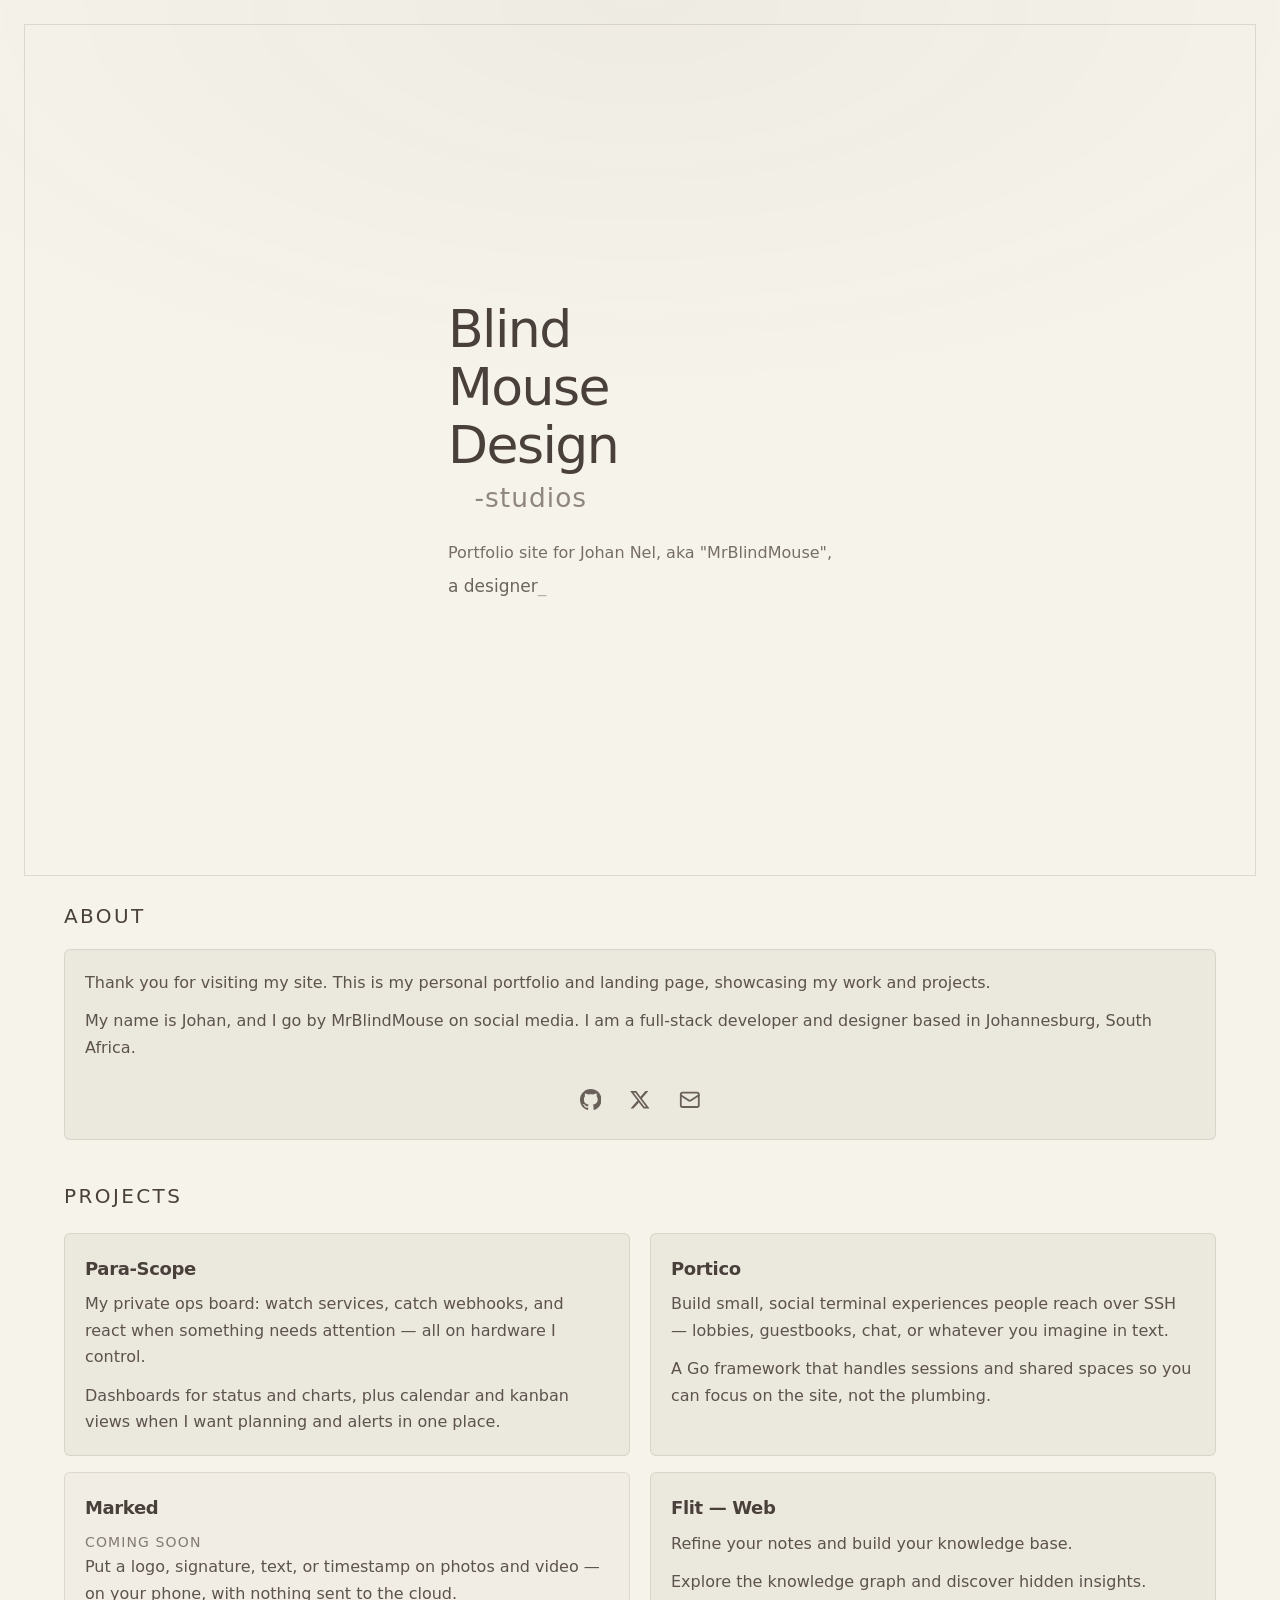
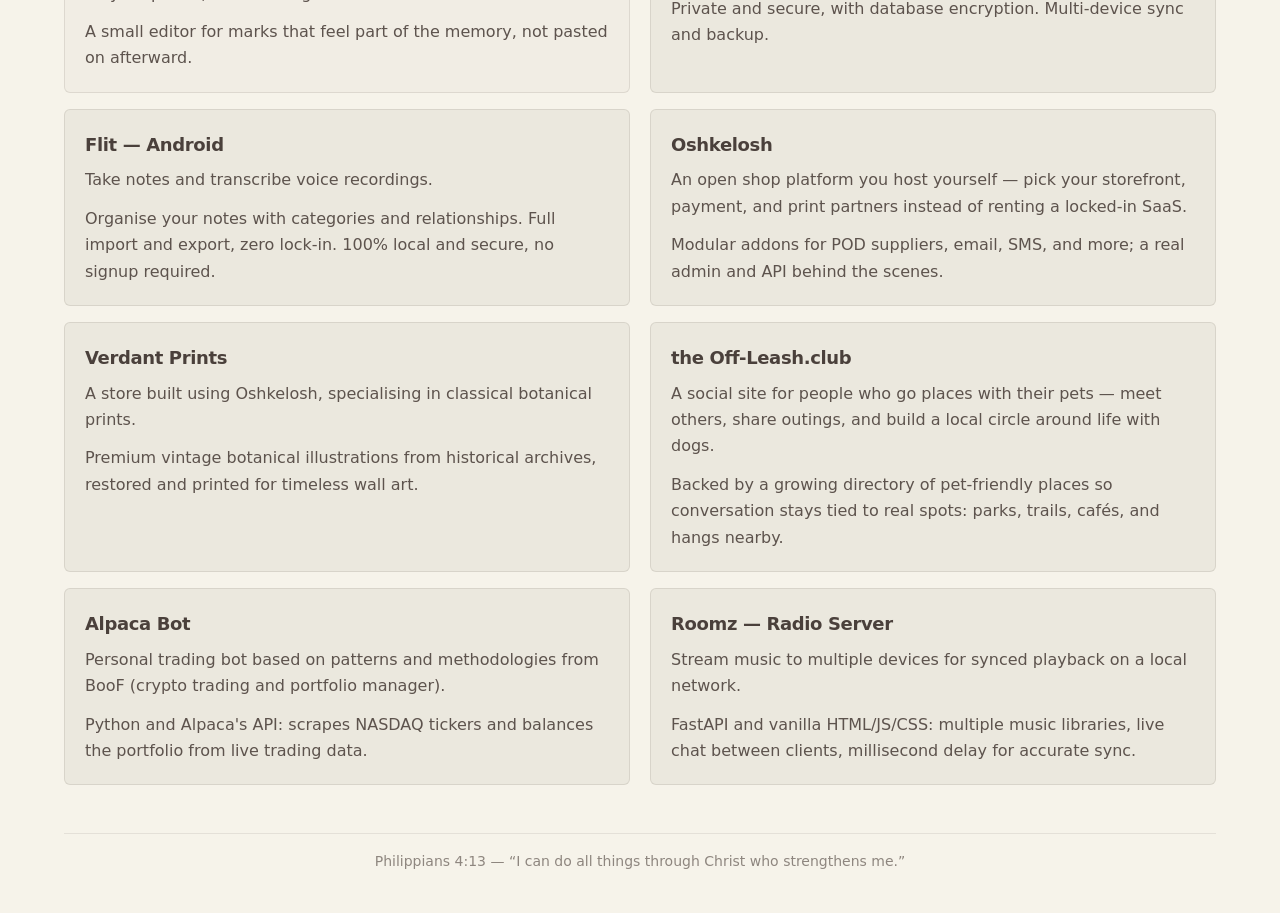
==== commit 296c2c01: "Add Off-Leash.club project card and allow referrers on own sites. Link the social pet community from" ====
--- a/index.html
+++ b/index.html
@@ -170,13 +170,13 @@
                     <p>A small editor for marks that feel part of the memory, not pasted on afterward.</p>
                 </a>
 
-                <a href="https://flit-pkm.com" target="_blank" rel="noopener noreferrer" class="project-card">
+                <a href="https://flit-pkm.com" target="_blank" rel="noopener" class="project-card">
                     <h3>Flit — Web</h3>
                     <p>Refine your notes and build your knowledge base.</p>
                     <p>Explore the knowledge graph and discover hidden insights. Private and secure, with database encryption. Multi-device sync and backup.</p>
                 </a>
 
-                <a href="https://play.google.com/store/apps/details?id=com.bmdstudios.flit" target="_blank" rel="noopener noreferrer" class="project-card">
+                <a href="https://play.google.com/store/apps/details?id=com.bmdstudios.flit" target="_blank" rel="noopener" class="project-card">
                     <h3>Flit — Android</h3>
                     <p>Take notes and transcribe voice recordings.</p>
                     <p>Organise your notes with categories and relationships. Full import and export, zero lock-in. 100% local and secure, no signup required.</p>
@@ -188,10 +188,16 @@
                     <p>Modular addons for POD suppliers, email, SMS, and more; a real admin and API behind the scenes.</p>
                 </a>
 
-                <a href="https://verdant-prints.com" target="_blank" rel="noopener noreferrer" class="project-card">
+                <a href="https://verdant-prints.com" target="_blank" rel="noopener" class="project-card">
                     <h3>Verdant Prints</h3>
                     <p>A store built using Oshkelosh, specialising in classical botanical prints.</p>
                     <p>Premium vintage botanical illustrations from historical archives, restored and printed for timeless wall art.</p>
+                </a>
+
+                <a href="https://off-leash.club" target="_blank" rel="noopener" class="project-card">
+                    <h3>the Off-Leash.club</h3>
+                    <p>A social site for people who go places with their pets — meet others, share outings, and build a local circle around life with dogs.</p>
+                    <p>Backed by a growing directory of pet-friendly places so conversation stays tied to real spots: parks, trails, cafés, and hangs nearby.</p>
                 </a>
 
                 <a href="https://github.com/MrBlindMouse/Alpaca_bot" target="_blank" rel="noopener noreferrer" class="project-card">
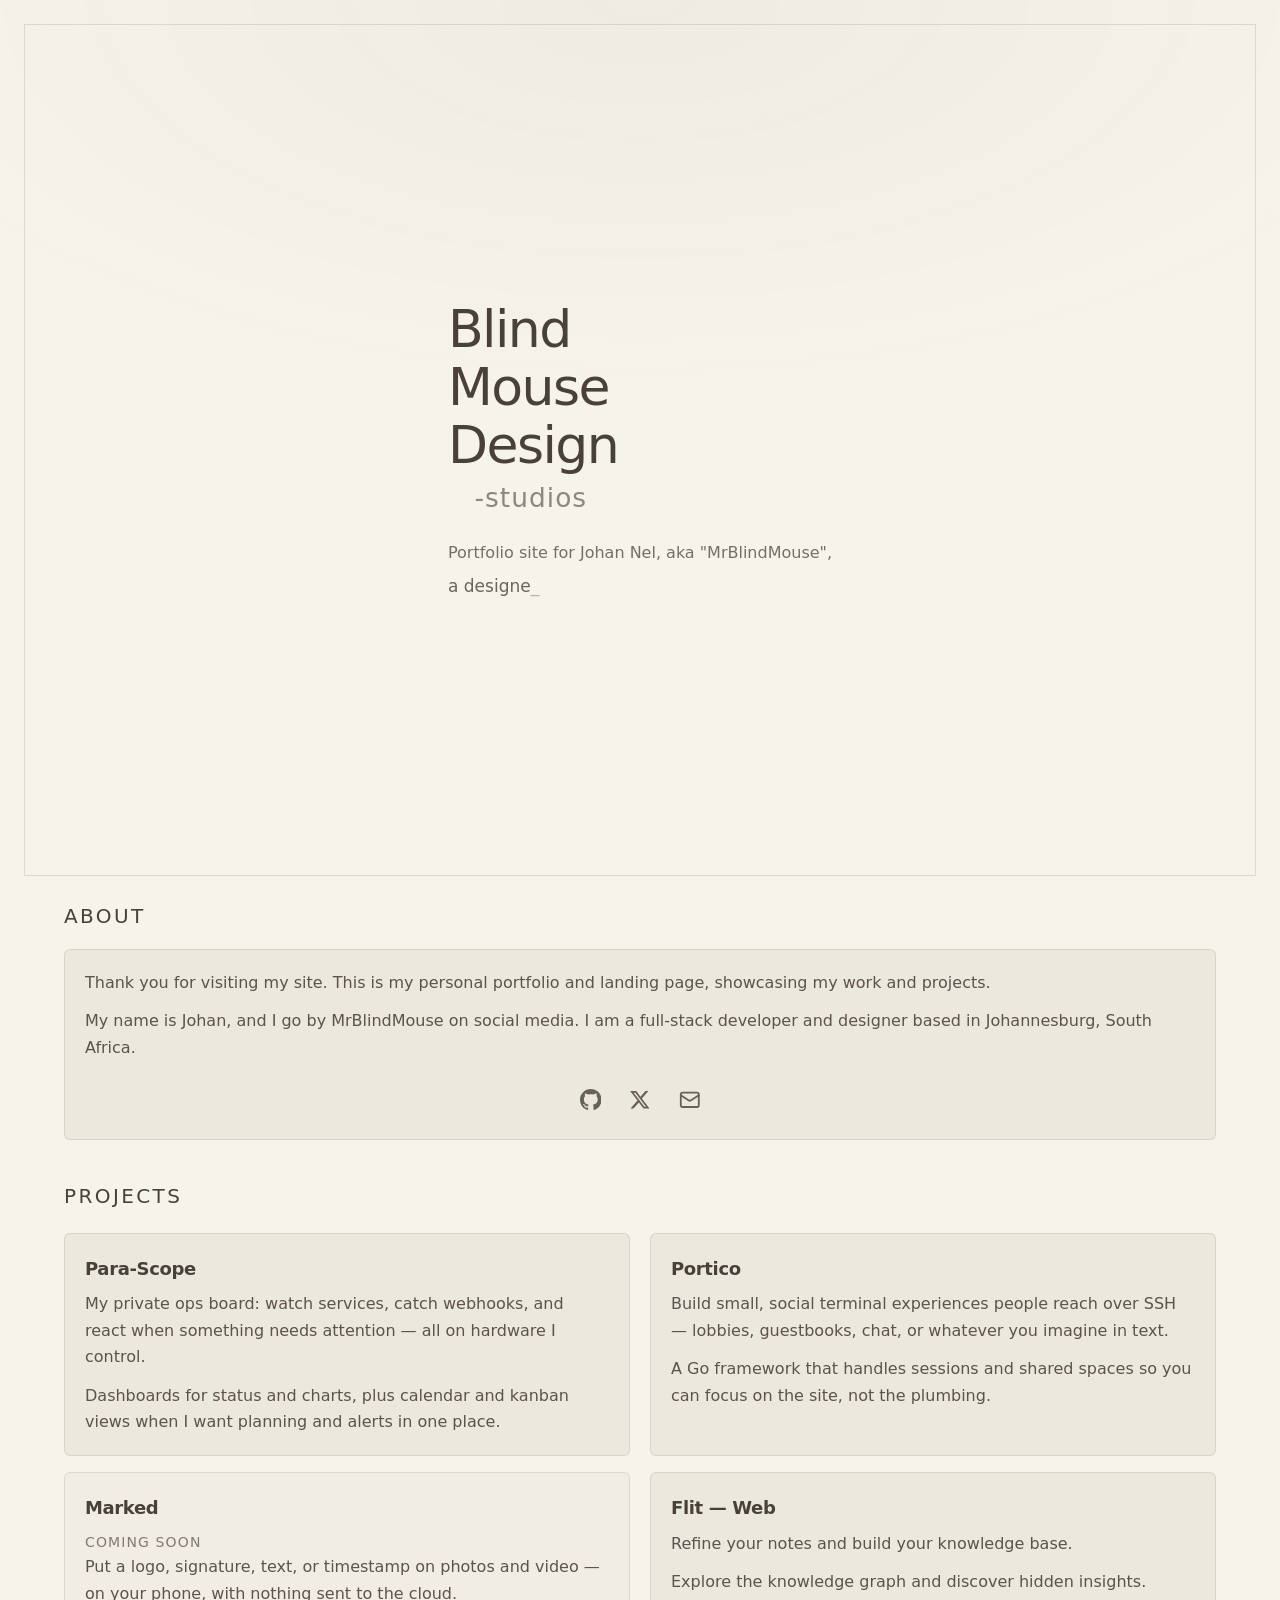
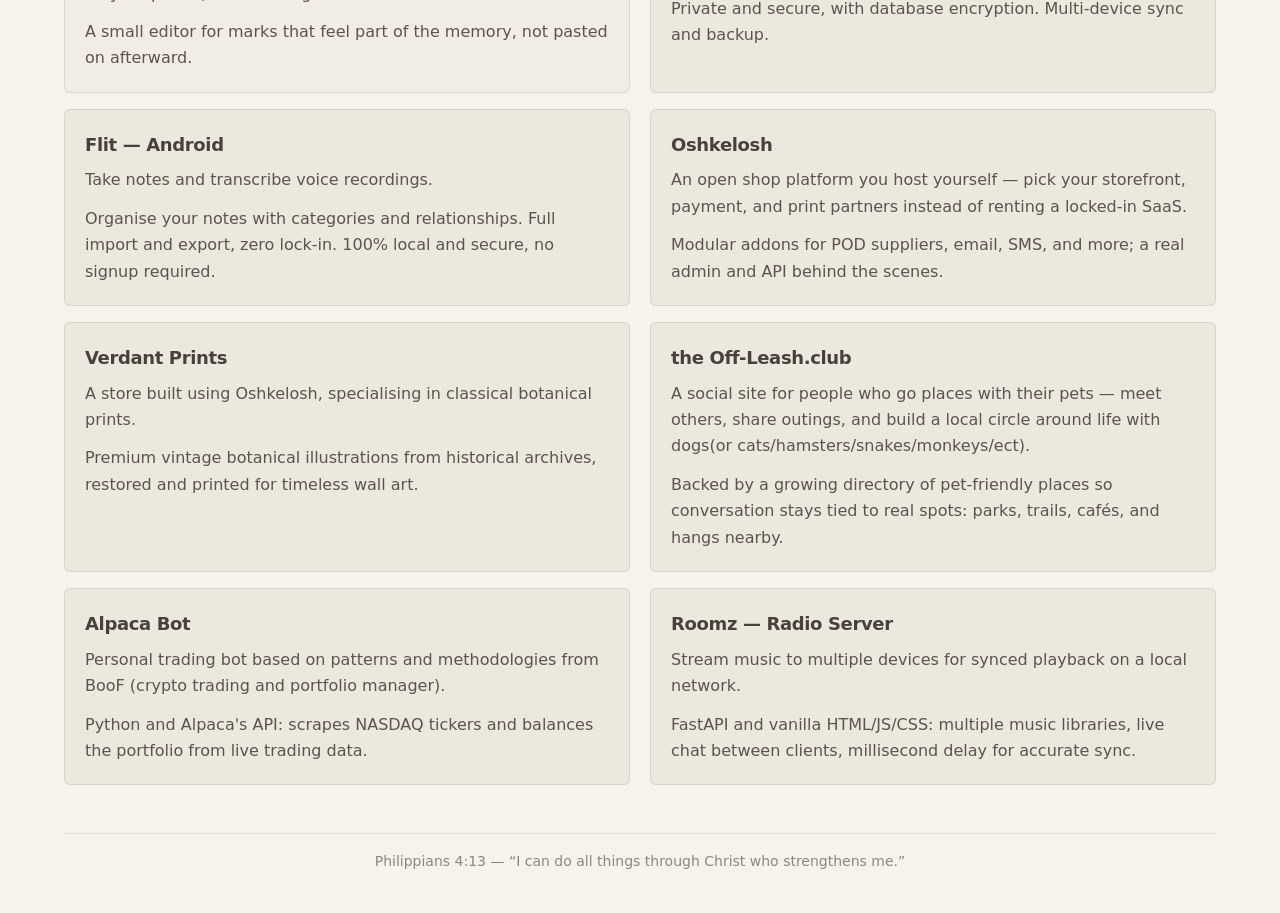
==== commit c301190a: "Slight wording update" ====
--- a/index.html
+++ b/index.html
@@ -196,7 +196,7 @@
 
                 <a href="https://off-leash.club" target="_blank" rel="noopener" class="project-card">
                     <h3>the Off-Leash.club</h3>
-                    <p>A social site for people who go places with their pets — meet others, share outings, and build a local circle around life with dogs.</p>
+                    <p>A social site for people who go places with their pets — meet others, share outings, and build a local circle around life with dogs(or cats/hamsters/snakes/monkeys/ect).</p>
                     <p>Backed by a growing directory of pet-friendly places so conversation stays tied to real spots: parks, trails, cafés, and hangs nearby.</p>
                 </a>
 
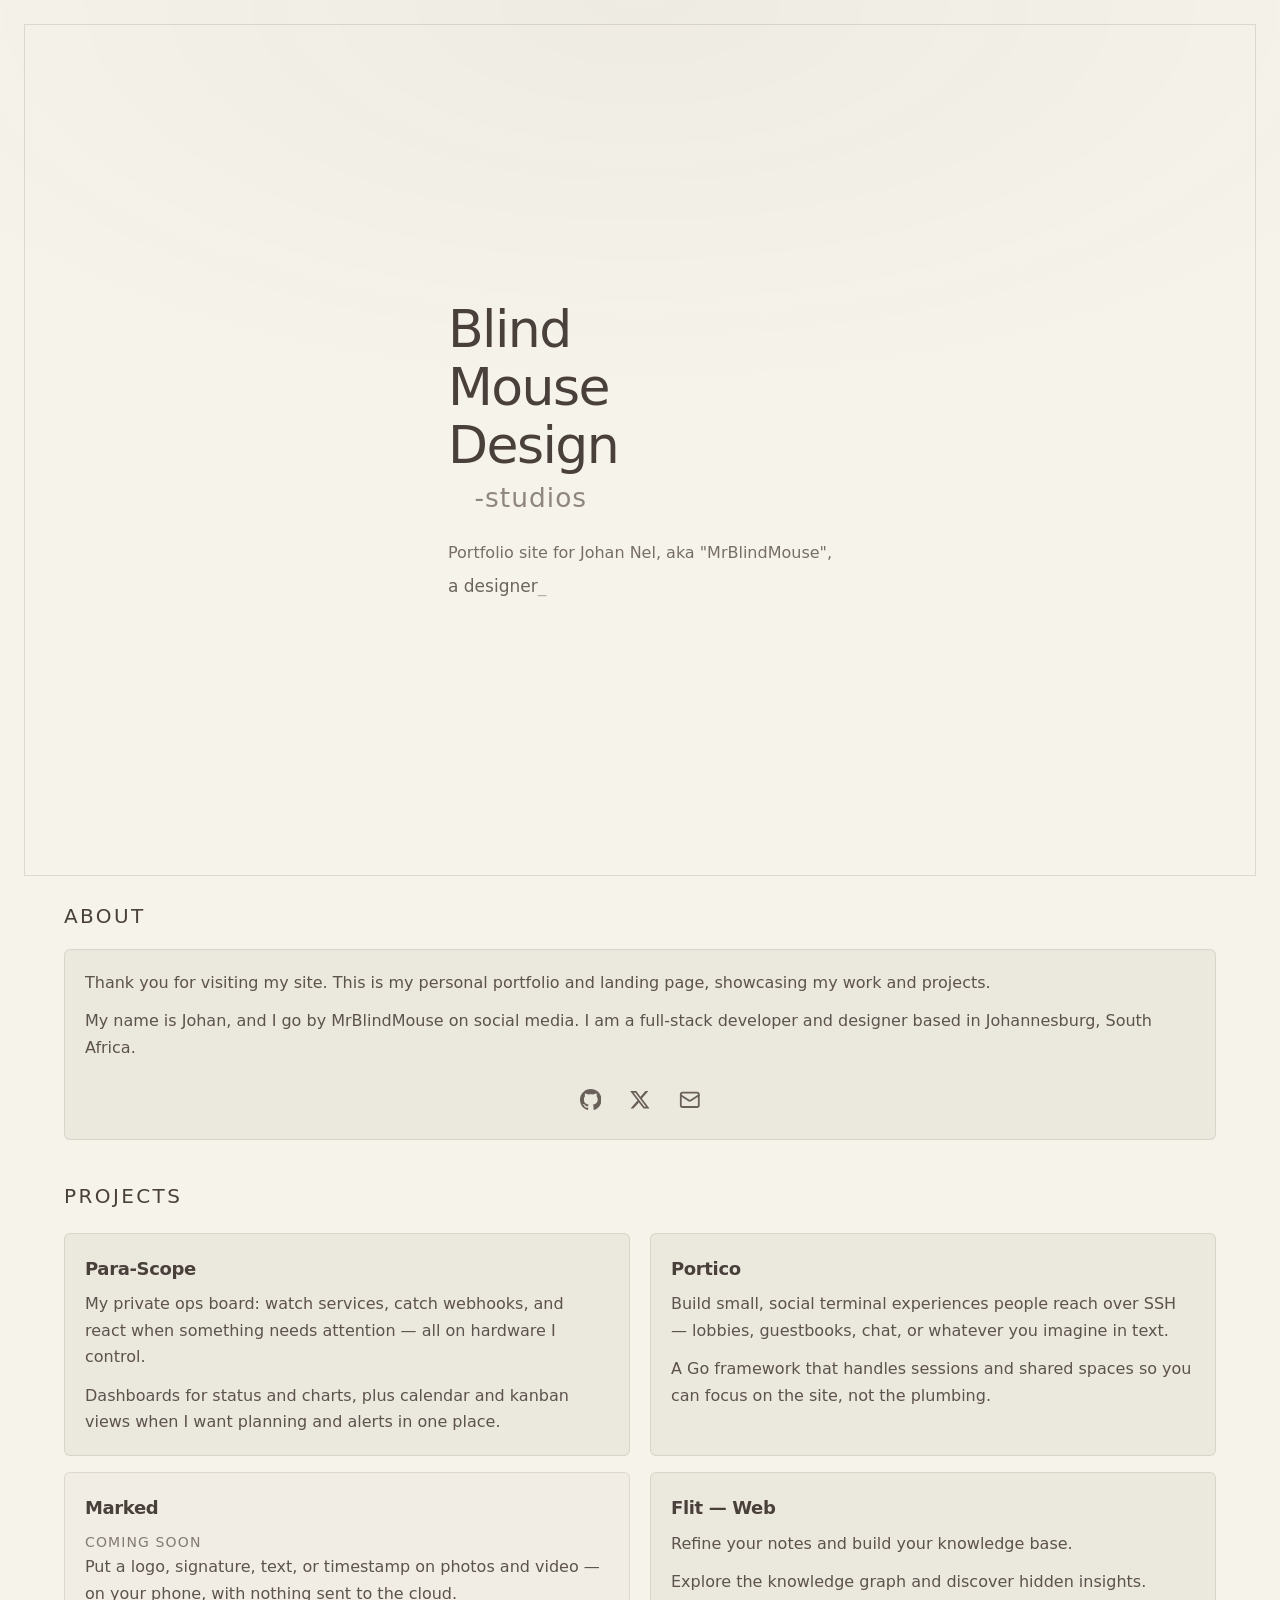
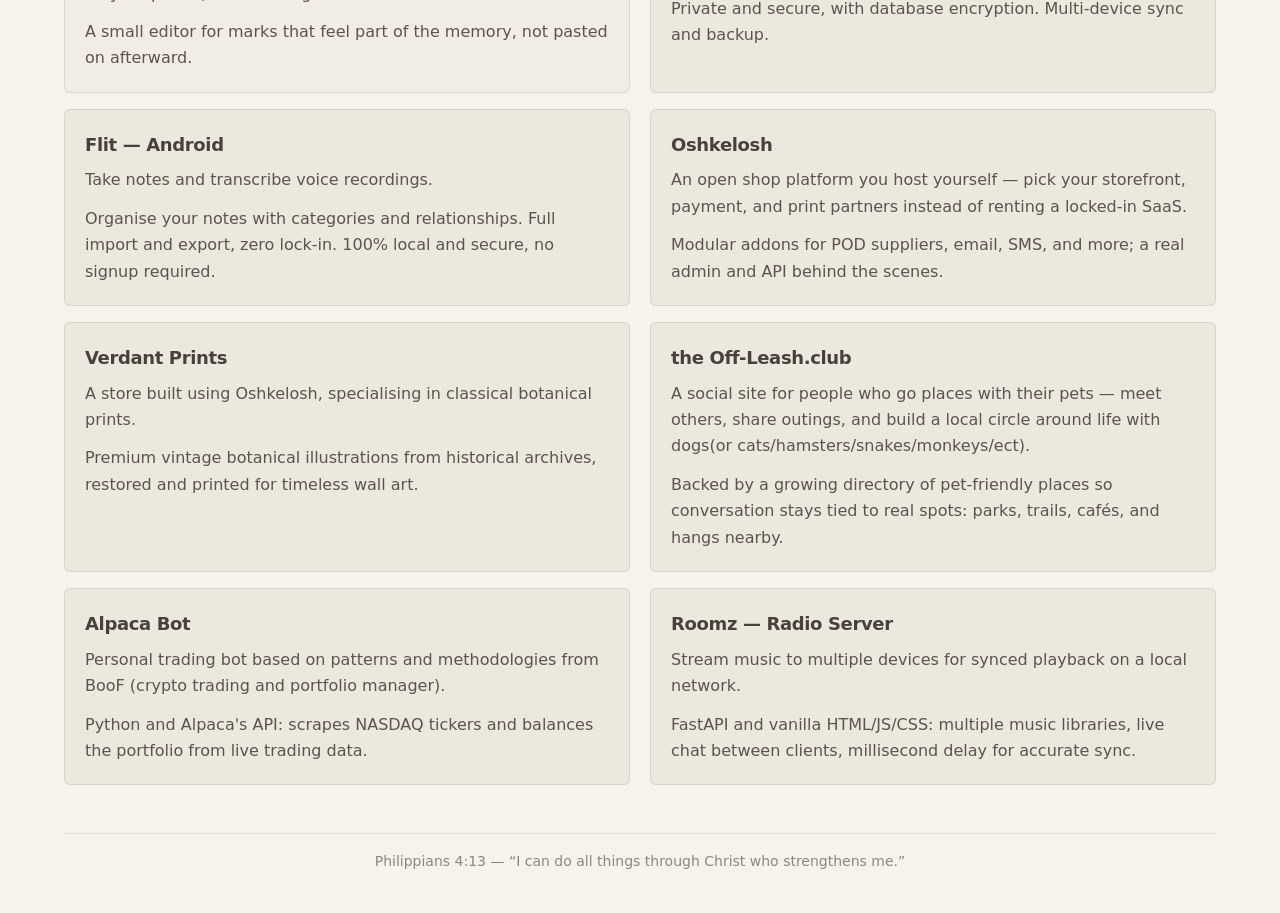
==== commit 8fef604b: "Portico Docs update" ====
--- a/index.html
+++ b/index.html
@@ -12,6 +12,7 @@
     <meta name="google" content="notranslate">
 
     <link rel="canonical" href="https://bmd-studios.com">
+    <link rel="alternate" type="text/plain" href="https://bmd-studios.com/llm.txt" title="LLM site index">
 
     <!-- Open Graph -->
     <meta property="og:title" content="BMD-Studios | Johan Nel – Developer & Designer">
@@ -122,7 +123,7 @@
                 <span class="hero__brand-line hero__brand-suffix">-studios</span>
             </h1>
             <p class="hero__tagline">Portfolio site for Johan Nel, aka "MrBlindMouse",</p>
-            <p class="hero__role" data-role-rotate aria-label="a designer, a developer, a dreamer, a tinkerer, an entrepreneur, an enthusiast, an explorer, a romantic, a dog dad, a husband, a friend, a driver, a foody, a coffee snob, a beer connoisseur, a music lover, a bookworm, a traveler, a nature lover, a tech geek, a problem solver, a creative thinker, a perfectionist, a life-long learner, a ADHD sufferer">
+            <p class="hero__role" data-role-rotate aria-label="a designer, a developer, a dreamer, a tinkerer, an entrepreneur, an enthusiast, an explorer, a romantic, a dog dad, a husband, a friend, a driver, a foody, a coffee snob, a beer connoisseur, a music lover, a bookworm, a traveler, a nature lover, a tech geek, a problem solver, a creative thinker, a perfectionist, a life-long learner, a ADHD sufferer, and I am a Christian, a son of God, Amen">
                 <span class="hero__role-line" data-role-line>a designer</span>
             </p>
         </div>
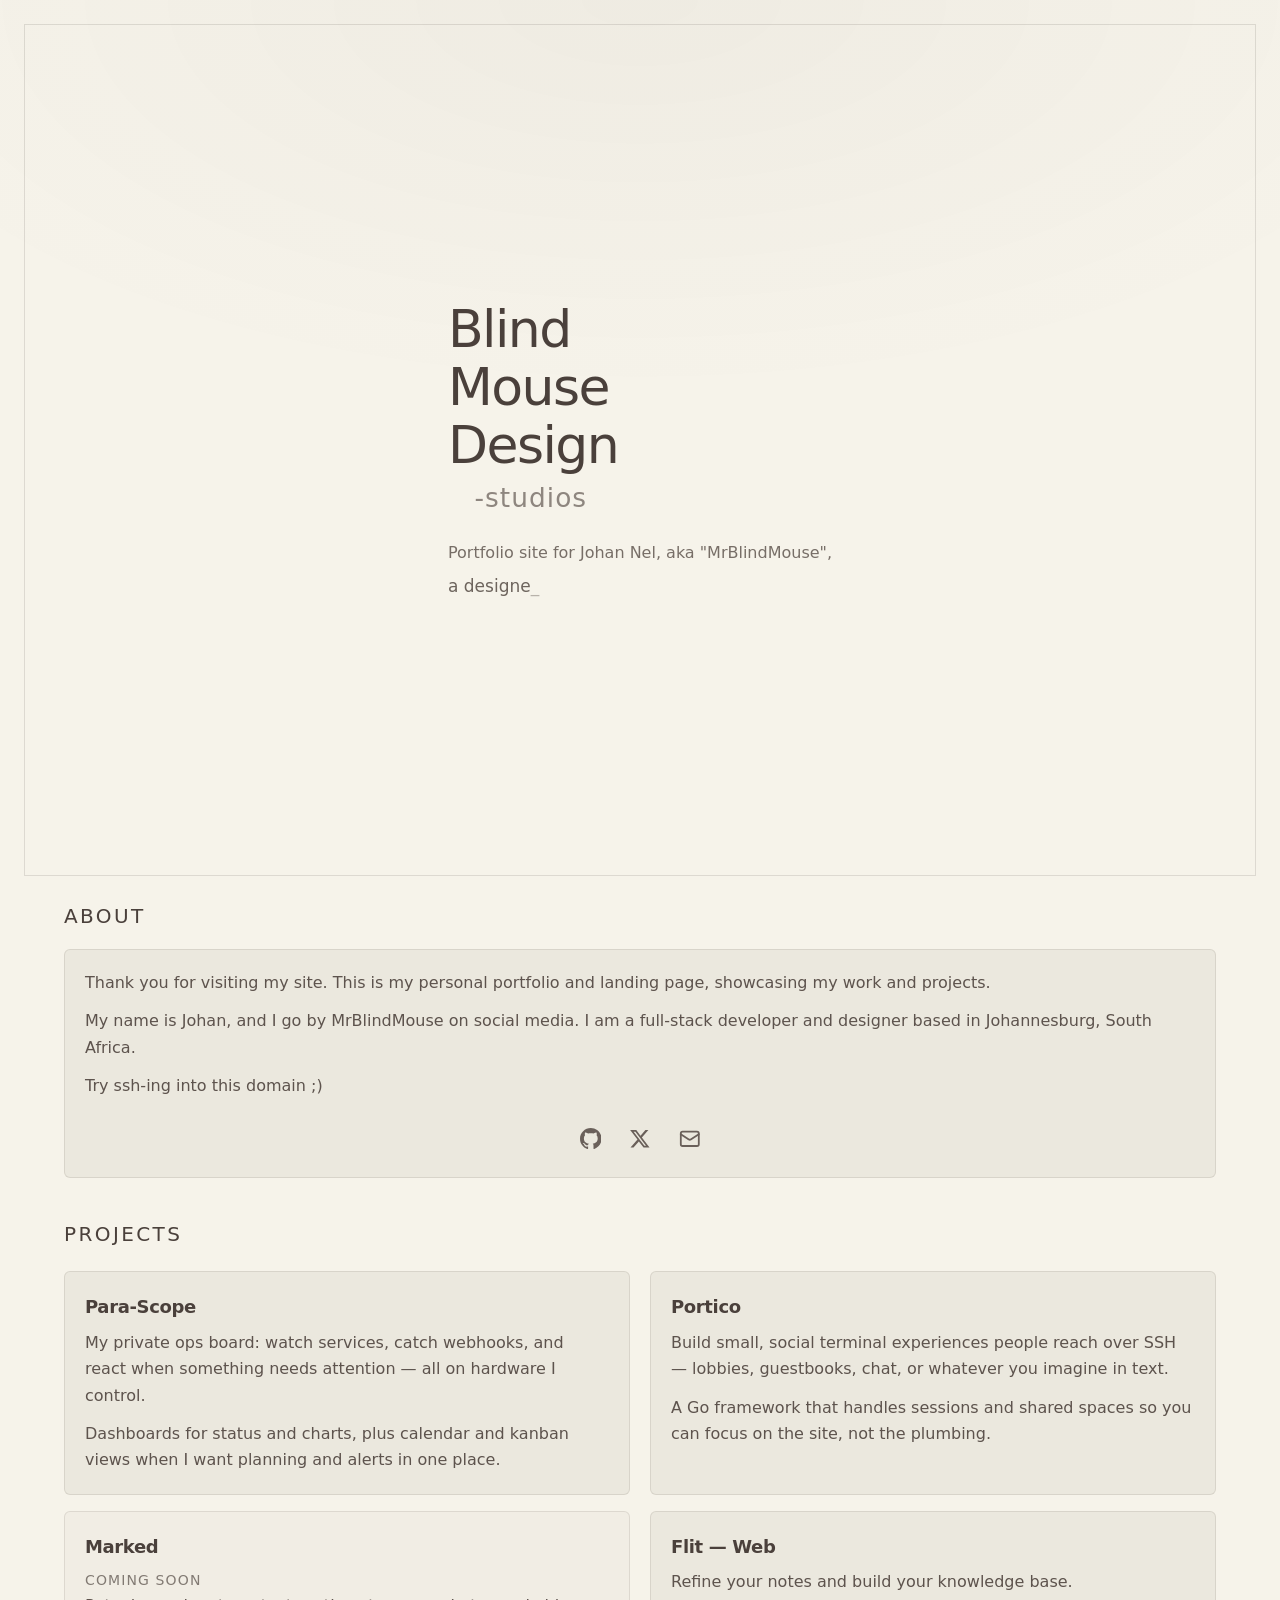
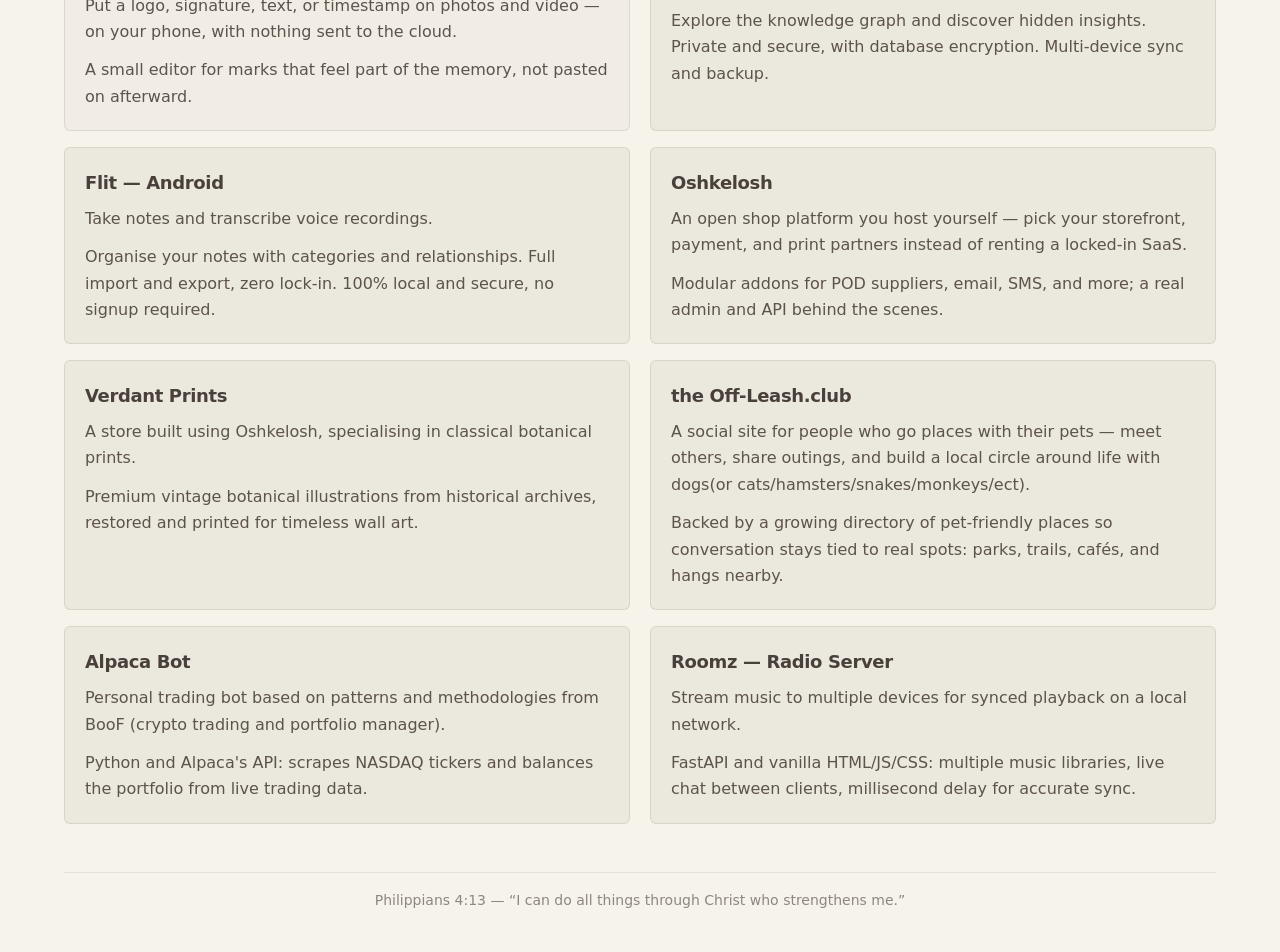
==== commit 8b1da9cc: "Minor updates" ====
--- a/index.html
+++ b/index.html
@@ -135,6 +135,7 @@
             <article class="project-card about-card">
                 <p>Thank you for visiting my site. This is my personal portfolio and landing page, showcasing my work and projects.</p>
                 <p>My name is Johan, and I go by MrBlindMouse on social media. I am a full-stack developer and designer based in Johannesburg, South Africa.</p>
+                <p>Try ssh-ing into this domain ;)</p>
                 <p class="icon-links">
                     <a href="https://github.com/MrBlindMouse" target="_blank" rel="me noopener noreferrer" class="icon-link" aria-label="GitHub">
                         <svg xmlns="http://www.w3.org/2000/svg" width="20" height="20" viewBox="0 0 24 24" fill="currentColor" aria-hidden="true"><path d="M12 0c-6.626 0-12 5.373-12 12 0 5.302 3.438 9.8 8.207 11.387.599.111.793-.261.793-.577v-2.234c-3.338.726-4.033-1.416-4.033-1.416-.546-1.387-1.333-1.756-1.333-1.756-1.089-.745.083-.729.083-.729 1.205.084 1.839 1.237 1.839 1.237 1.07 1.834 2.807 1.304 3.492.997.107-.775.418-1.305.762-1.604-2.665-.305-5.467-1.334-5.467-5.931 0-1.311.469-2.381 1.236-3.221-.124-.303-.535-1.524.117-3.176 0 0 1.008-.322 3.301 1.23.957-.266 1.983-.399 3.003-.404 1.02.005 2.047.138 3.006.404 2.291-1.552 3.297-1.23 3.297-1.23.653 1.653.242 2.874.118 3.176.77.84 1.235 1.911 1.235 3.221 0 4.609-2.807 5.624-5.479 5.921.43.372.823 1.102.823 2.222v3.293c0 .319.192.694.801.576 4.765-1.589 8.199-6.086 8.199-11.386 0-6.627-5.373-12-12-12z"/></svg>
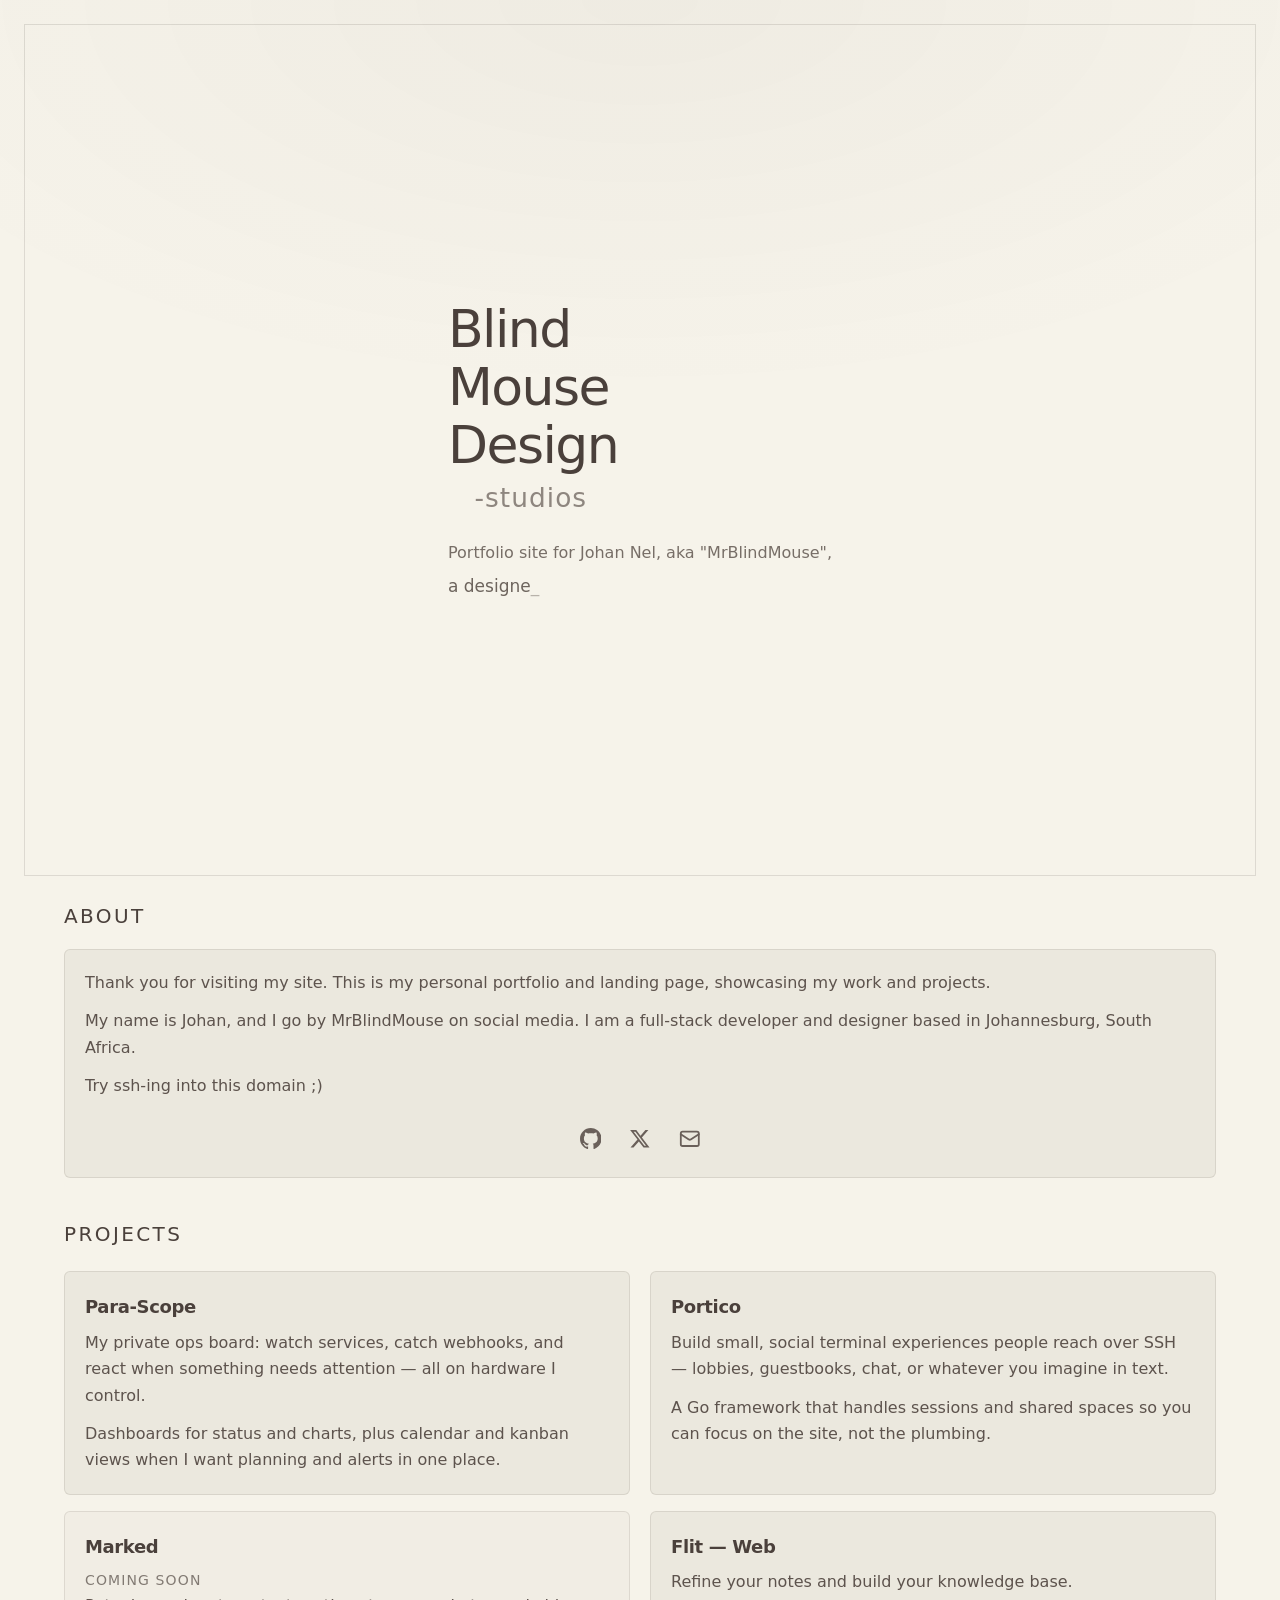
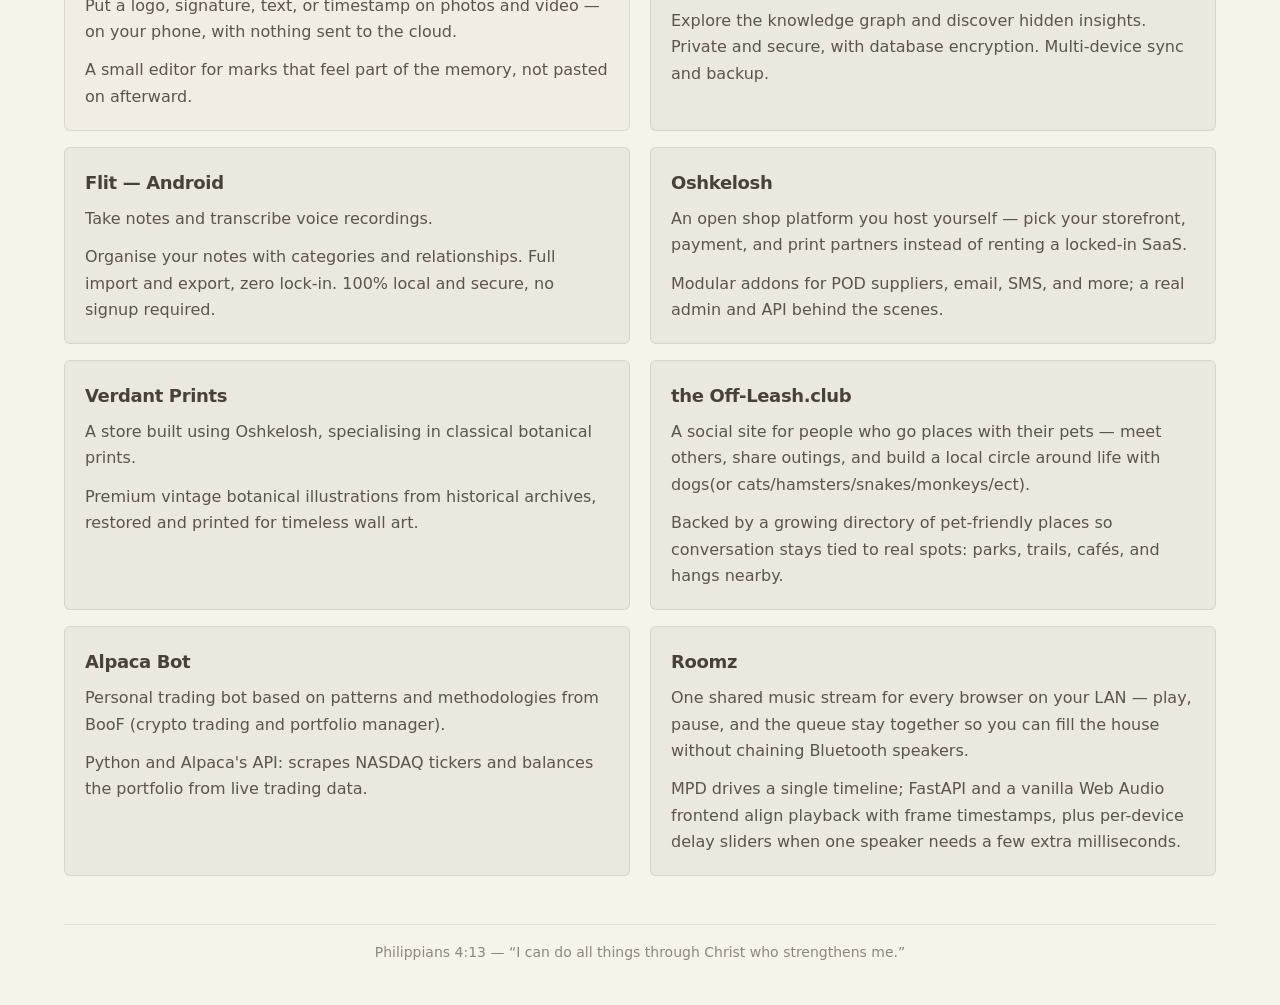
==== commit 418d17bc: "Roomz Card update" ====
--- a/index.html
+++ b/index.html
@@ -209,9 +209,9 @@
                 </a>
 
                 <a href="https://github.com/MrBlindMouse/Roomz" target="_blank" rel="noopener noreferrer" class="project-card">
-                    <h3>Roomz — Radio Server</h3>
-                    <p>Stream music to multiple devices for synced playback on a local network.</p>
-                    <p>FastAPI and vanilla HTML/JS/CSS: multiple music libraries, live chat between clients, millisecond delay for accurate sync.</p>
+                    <h3>Roomz</h3>
+                    <p>One shared music stream for every browser on your LAN — play, pause, and the queue stay together so you can fill the house without chaining Bluetooth speakers.</p>
+                    <p>MPD drives a single timeline; FastAPI and a vanilla Web Audio frontend align playback with frame timestamps, plus per-device delay sliders when one speaker needs a few extra milliseconds.</p>
                 </a>
             </div>
         </section>
